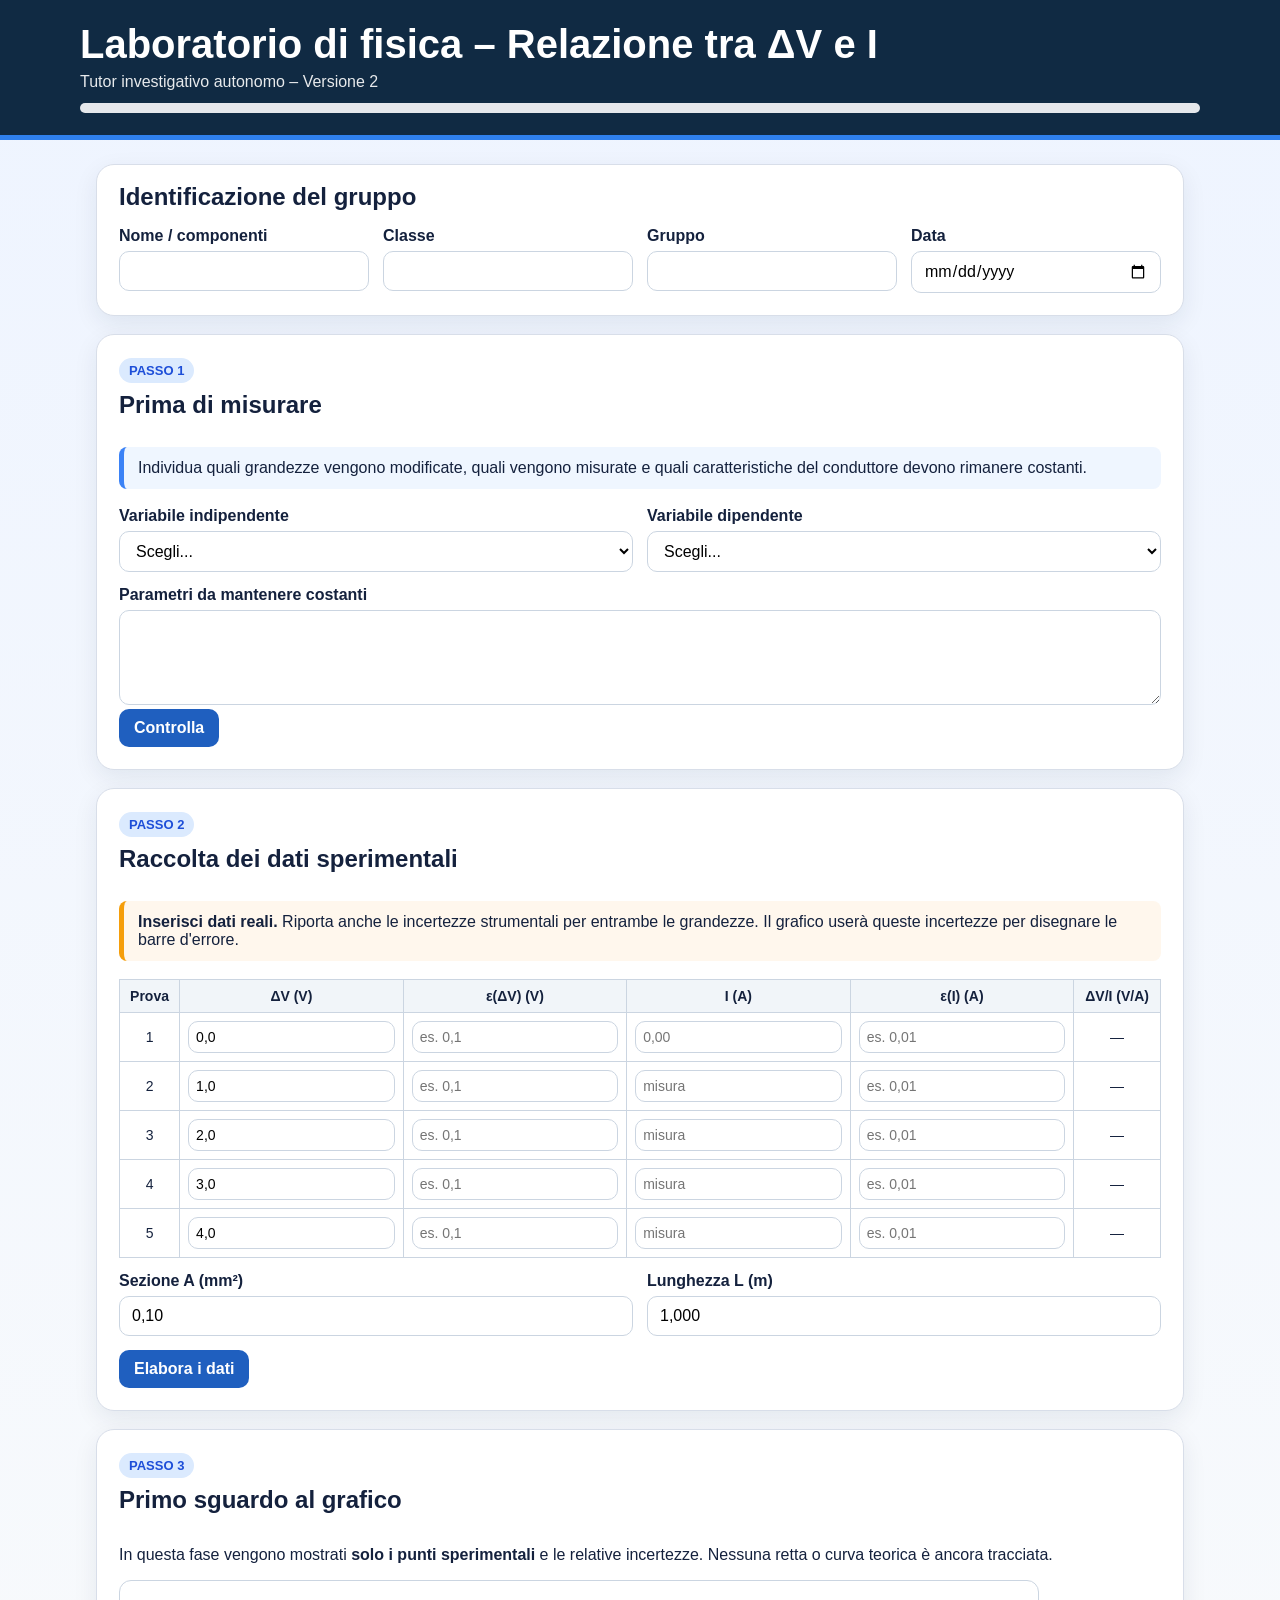
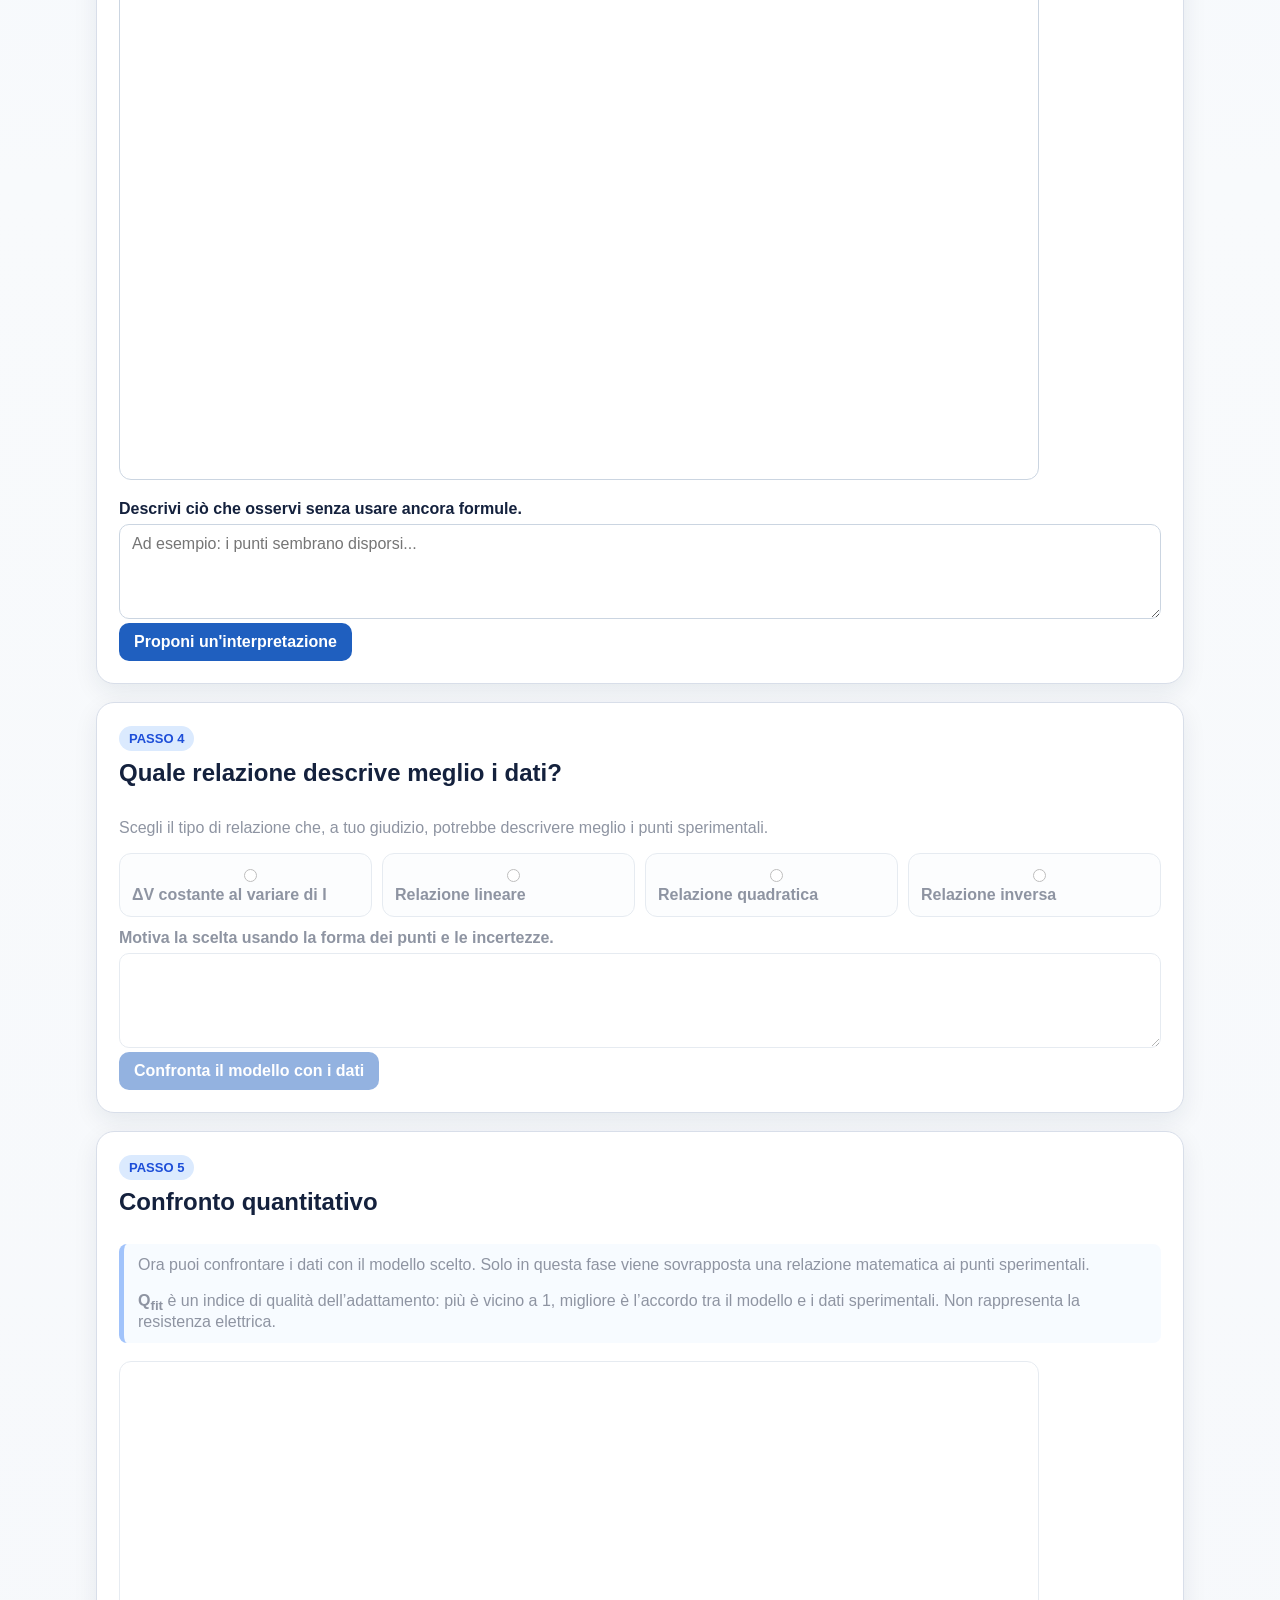
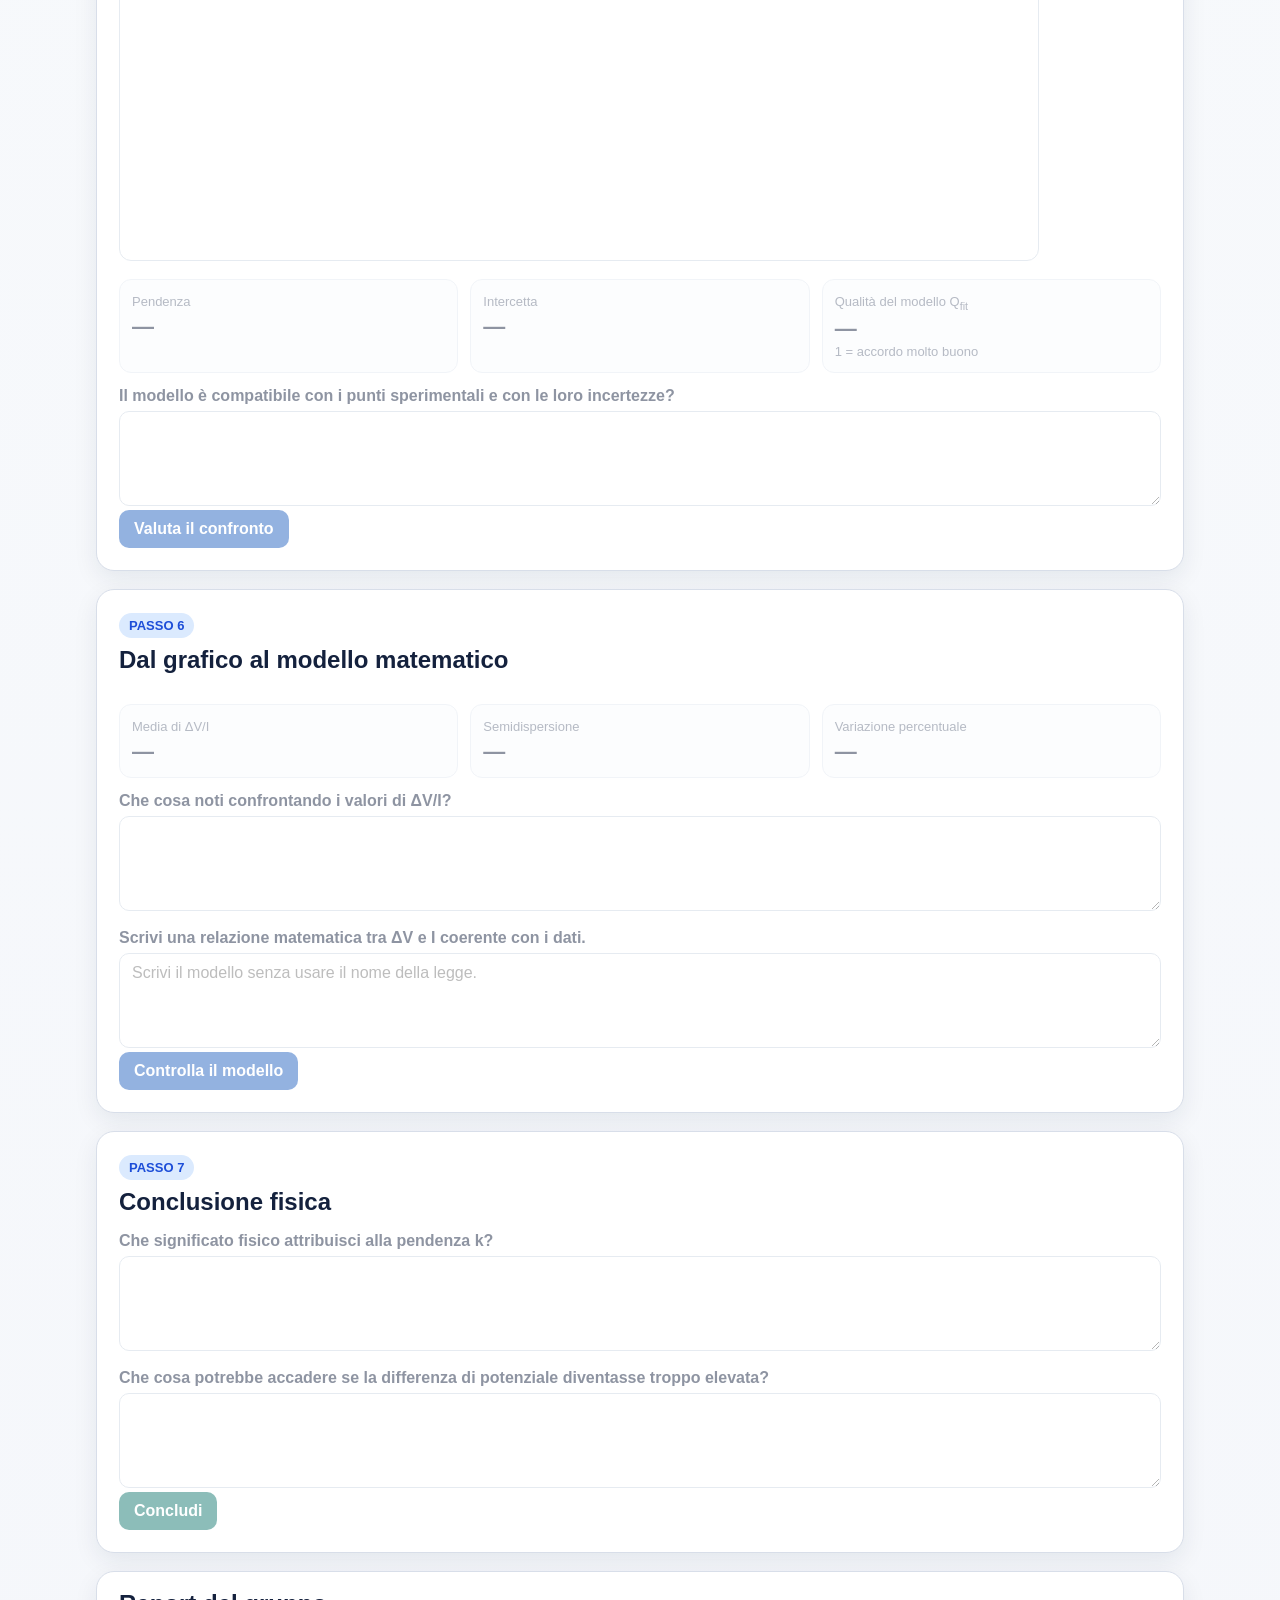
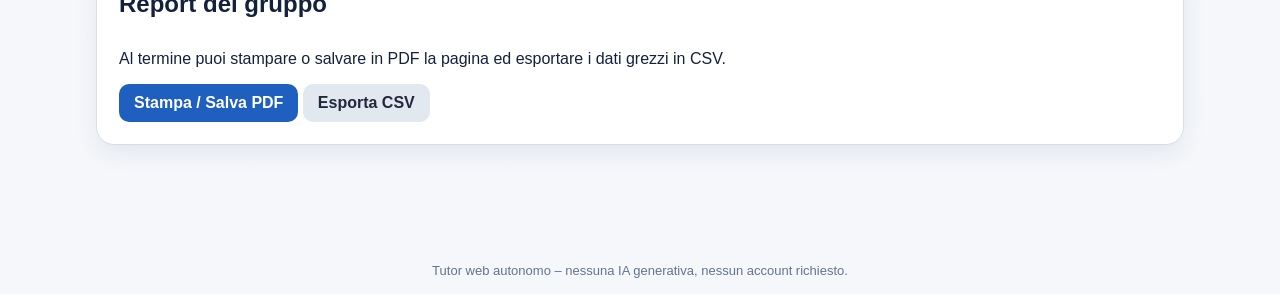
==== index.html @ 260bd031 "Rename Index.html to index.html" ====
<!DOCTYPE html>
<html lang="it">
<head>
<meta charset="UTF-8">
<meta name="viewport" content="width=device-width, initial-scale=1.0">
<title>Laboratorio – Relazione tra ΔV e I – Versione 2</title>
<style>
:root{
  --bg:#f5f7fb; --card:#fff; --ink:#14213d; --muted:#667085;
  --accent:#1d4ed8; --accent2:#0f766e; --warn:#b45309;
  --good:#15803d; --bad:#b91c1c; --line:#d8dee9;
}
*{box-sizing:border-box}
body{margin:0;font-family:Arial,Helvetica,sans-serif;color:var(--ink);
background:linear-gradient(180deg,#eef4ff,#f8fafc 35%,#f5f7fb)}
header{background:#102a43;color:white;padding:22px 18px;border-bottom:5px solid #2f80ed}
header .wrap{max-width:1120px;margin:auto}
h1{margin:0 0 6px;font-size:clamp(26px,4vw,40px)}
.subtitle{opacity:.9}
main{max-width:1120px;margin:24px auto;padding:0 16px 60px}
.card{background:var(--card);border:1px solid var(--line);border-radius:18px;
box-shadow:0 8px 24px rgba(16,42,67,.08);margin:18px 0;overflow:hidden}
.card h2{margin:0;padding:18px 22px 8px;font-size:24px}
.body{padding:8px 22px 22px}
.step-badge{display:inline-block;background:#dbeafe;color:#1d4ed8;border-radius:999px;
padding:5px 10px;font-size:13px;font-weight:bold;margin-bottom:8px}
.grid{display:grid;grid-template-columns:repeat(auto-fit,minmax(220px,1fr));gap:14px}
label{font-weight:700;display:block;margin-bottom:6px}
input,textarea,select,button{font:inherit}
input,textarea,select{width:100%;border:1px solid #cbd5e1;border-radius:10px;padding:10px 12px;background:#fff}
textarea{min-height:95px;resize:vertical}
button{border:none;border-radius:10px;padding:10px 15px;cursor:pointer;font-weight:700}
.primary{background:#1f5fbf;color:white}.secondary{background:#e2e8f0;color:#1e293b}
.goodbtn{background:#0f766e;color:white}
button:hover{filter:brightness(.97)}
.note,.warning{padding:12px 14px;border-radius:8px;margin:12px 0 18px}
.note{background:#eff6ff;border-left:5px solid #3b82f6}
.warning{background:#fff7ed;border-left:5px solid #f59e0b}
.feedback{margin-top:10px;padding:10px 12px;border-radius:9px;display:none}
.feedback.show{display:block}.feedback.good{background:#ecfdf3;color:#166534;border:1px solid #bbf7d0}
.feedback.warn{background:#fff7ed;color:#9a3412;border:1px solid #fed7aa}
.feedback.bad{background:#fef2f2;color:#991b1b;border:1px solid #fecaca}
table{width:100%;border-collapse:collapse;margin-top:12px;font-size:14px}
th,td{border:1px solid #cbd5e1;padding:8px;text-align:center} th{background:#f1f5f9}
td input{min-width:78px;padding:7px}
canvas{width:100%;max-width:920px;height:500px;border:1px solid #cbd5e1;border-radius:12px;background:white}
.small{font-size:13px;color:var(--muted)}
.kpi{display:grid;grid-template-columns:repeat(auto-fit,minmax(180px,1fr));gap:12px;margin:14px 0}
.kpi div{background:#f8fafc;border:1px solid #e2e8f0;border-radius:12px;padding:12px}
.kpi strong{display:block;font-size:22px;margin-top:4px}
.locked{opacity:.48;pointer-events:none;user-select:none}
.hidden{display:none}
.progress{height:10px;background:#e5e7eb;border-radius:999px;overflow:hidden;margin-top:12px}
.progress span{display:block;height:100%;width:0;background:#2563eb;transition:width .25s}
.choice-grid{display:grid;grid-template-columns:repeat(auto-fit,minmax(180px,1fr));gap:10px;margin:12px 0}
.choice{border:1px solid #cbd5e1;border-radius:12px;padding:12px;background:#f8fafc}
.choice label{font-weight:600;margin:0}
.modelbox{margin-top:14px;padding:14px;border:1px dashed #94a3b8;border-radius:12px;background:#f8fafc}
footer{text-align:center;color:#64748b;font-size:13px;padding:16px}
@media print{body{background:#fff}.no-print{display:none!important}.card{box-shadow:none;break-inside:avoid}}
</style>
</head>
<body>
<header>
  <div class="wrap">
    <h1>Laboratorio di fisica – Relazione tra ΔV e I</h1>
    <div class="subtitle">Tutor investigativo autonomo – Versione 2</div>
    <div class="progress"><span id="progressBar"></span></div>
  </div>
</header>

<main>
<section class="card">
  <h2>Identificazione del gruppo</h2>
  <div class="body grid">
    <div><label>Nome / componenti</label><input id="student"></div>
    <div><label>Classe</label><input id="classe"></div>
    <div><label>Gruppo</label><input id="gruppo"></div>
    <div><label>Data</label><input id="data" type="date"></div>
  </div>
</section>

<section class="card">
  <h2><span class="step-badge">PASSO 1</span><br>Prima di misurare</h2>
  <div class="body">
    <div class="note">Individua quali grandezze vengono modificate, quali vengono misurate e quali caratteristiche del conduttore devono rimanere costanti.</div>
    <div class="grid">
      <div>
        <label>Variabile indipendente</label>
        <select id="indep">
          <option value="">Scegli...</option>
          <option>Intensità di corrente I</option>
          <option>Differenza di potenziale ΔV</option>
          <option>Resistenza R</option>
          <option>Temperatura</option>
        </select>
      </div>
      <div>
        <label>Variabile dipendente</label>
        <select id="dep">
          <option value="">Scegli...</option>
          <option>Intensità di corrente I</option>
          <option>Differenza di potenziale ΔV</option>
          <option>Resistenza R</option>
          <option>Temperatura</option>
        </select>
      </div>
    </div>
    <div style="margin-top:14px"><label>Parametri da mantenere costanti</label><textarea id="const"></textarea></div>
    <button class="primary" onclick="checkStep1()">Controlla</button>
    <div id="fb1" class="feedback"></div>
  </div>
</section>

<section class="card">
  <h2><span class="step-badge">PASSO 2</span><br>Raccolta dei dati sperimentali</h2>
  <div class="body">
    <div class="warning"><strong>Inserisci dati reali.</strong> Riporta anche le incertezze strumentali per entrambe le grandezze. Il grafico userà queste incertezze per disegnare le barre d'errore.</div>
    <table>
      <thead><tr><th>Prova</th><th>ΔV (V)</th><th>ε(ΔV) (V)</th><th>I (A)</th><th>ε(I) (A)</th><th>ΔV/I (V/A)</th></tr></thead>
      <tbody id="dataRows"></tbody>
    </table>
    <div class="grid" style="margin-top:14px">
      <div><label>Sezione A (mm²)</label><input id="area" value="0,10"></div>
      <div><label>Lunghezza L (m)</label><input id="length" value="1,000"></div>
    </div>
    <div style="margin-top:14px"><button class="primary" onclick="analyzeData()">Elabora i dati</button></div>
    <div id="fb2" class="feedback"></div>
  </div>
</section>

<section class="card">
  <h2><span class="step-badge">PASSO 3</span><br>Primo sguardo al grafico</h2>
  <div class="body">
    <p>In questa fase vengono mostrati <strong>solo i punti sperimentali</strong> e le relative incertezze. Nessuna retta o curva teorica è ancora tracciata.</p>
    <canvas id="graph" width="920" height="500"></canvas>
    <label style="margin-top:16px">Descrivi ciò che osservi senza usare ancora formule.</label>
    <textarea id="rawGraphObs" placeholder="Ad esempio: i punti sembrano disporsi..."></textarea>
    <button class="primary" onclick="unlockModels()">Proponi un'interpretazione</button>
    <div id="fb3" class="feedback"></div>
  </div>
</section>

<section class="card" id="modelChoiceCard">
  <h2><span class="step-badge">PASSO 4</span><br>Quale relazione descrive meglio i dati?</h2>
  <div class="body">
    <div id="modelChoiceArea" class="locked">
      <p>Scegli il tipo di relazione che, a tuo giudizio, potrebbe descrivere meglio i punti sperimentali.</p>
      <div class="choice-grid">
        <div class="choice"><label><input type="radio" name="model" value="constant"> ΔV costante al variare di I</label></div>
        <div class="choice"><label><input type="radio" name="model" value="linear"> Relazione lineare</label></div>
        <div class="choice"><label><input type="radio" name="model" value="quadratic"> Relazione quadratica</label></div>
        <div class="choice"><label><input type="radio" name="model" value="inverse"> Relazione inversa</label></div>
      </div>
      <label>Motiva la scelta usando la forma dei punti e le incertezze.</label>
      <textarea id="modelReason"></textarea>
      <button class="primary" onclick="testChosenModel()">Confronta il modello con i dati</button>
      <div id="fb4" class="feedback"></div>
    </div>
  </div>
</section>

<section class="card">
  <h2><span class="step-badge">PASSO 5</span><br>Confronto quantitativo</h2>
  <div class="body">
    <div id="fitArea" class="locked">
      <div class="note">Ora puoi confrontare i dati con il modello scelto. Solo in questa fase viene sovrapposta una relazione matematica ai punti sperimentali.<br><br>
<strong>Q<sub>fit</sub></strong> è un indice di qualità dell’adattamento: più è vicino a 1, migliore è l’accordo tra il modello e i dati sperimentali. Non rappresenta la resistenza elettrica.</div>
      <canvas id="fitGraph" width="920" height="500"></canvas>
      <div class="kpi">
        <div><span class="small">Pendenza</span><strong id="slope">—</strong></div>
        <div><span class="small">Intercetta</span><strong id="intercept">—</strong></div>
        <div><span class="small">Qualità del modello Q<sub>fit</sub></span><strong id="r2">—</strong><span class="small">1 = accordo molto buono</span></div>
      </div>
      <label>Il modello è compatibile con i punti sperimentali e con le loro incertezze?</label>
      <textarea id="fitComment"></textarea>
      <button class="primary" onclick="checkFitComment()">Valuta il confronto</button>
      <div id="fb5" class="feedback"></div>
    </div>
  </div>
</section>

<section class="card">
  <h2><span class="step-badge">PASSO 6</span><br>Dal grafico al modello matematico</h2>
  <div class="body">
    <div id="mathArea" class="locked">
      <div class="kpi">
        <div><span class="small">Media di ΔV/I</span><strong id="meanK">—</strong></div>
        <div><span class="small">Semidispersione</span><strong id="halfRange">—</strong></div>
        <div><span class="small">Variazione percentuale</span><strong id="spreadPct">—</strong></div>
      </div>
      <label>Che cosa noti confrontando i valori di ΔV/I?</label>
      <textarea id="ratioObs"></textarea>
      <label style="margin-top:14px">Scrivi una relazione matematica tra ΔV e I coerente con i dati.</label>
      <textarea id="modelEquation" placeholder="Scrivi il modello senza usare il nome della legge."></textarea>
      <button class="primary" onclick="checkEquation()">Controlla il modello</button>
      <div id="fb6" class="feedback"></div>
    </div>
  </div>
</section>

<section class="card">
  <h2><span class="step-badge">PASSO 7</span><br>Conclusione fisica</h2>
  <div class="body">
    <div id="finalArea" class="locked">
      <label>Che significato fisico attribuisci alla pendenza k?</label>
      <textarea id="meaning"></textarea>
      <label style="margin-top:14px">Che cosa potrebbe accadere se la differenza di potenziale diventasse troppo elevata?</label>
      <textarea id="highV"></textarea>
      <button class="goodbtn" onclick="finish()">Concludi</button>
      <div id="fb7" class="feedback"></div>
    </div>
  </div>
</section>

<section class="card">
  <h2>Report del gruppo</h2>
  <div class="body">
    <p>Al termine puoi stampare o salvare in PDF la pagina ed esportare i dati grezzi in CSV.</p>
    <button class="primary no-print" onclick="window.print()">Stampa / Salva PDF</button>
    <button class="secondary no-print" onclick="exportCSV()">Esporta CSV</button>
  </div>
</section>
</main>

<footer>Tutor web autonomo – nessuna IA generativa, nessun account richiesto.</footer>

<script>
const nominalV=[0,1,2,3,4];
let analysis={valid:false,pts:[],ks:[],mean:null,halfRange:null,spread:null,slope:null,intercept:null,r2:null};

function num(v){return parseFloat(String(v??"").replace(",","."))}
function fmt(x,d=3){return isFinite(x)?x.toFixed(d).replace(".",","):"—"}
function setFb(id,kind,text){const e=document.getElementById(id);e.className="feedback show "+kind;e.innerHTML=text}
function progress(p){document.getElementById("progressBar").style.width=p+"%"}

function createRows(){
  const tb=document.getElementById("dataRows");tb.innerHTML="";
  nominalV.forEach((v,i)=>{
    const tr=document.createElement("tr");
    tr.innerHTML=`<td>${i+1}</td>
    <td><input id="v${i}" value="${v.toFixed(1).replace(".",",")}"></td>
    <td><input id="ev${i}" placeholder="es. 0,1"></td>
    <td><input id="i${i}" placeholder="${i===0?"0,00":"misura"}"></td>
    <td><input id="ei${i}" placeholder="es. 0,01"></td>
    <td id="k${i}">—</td>`;
    tb.appendChild(tr);
  })
}
createRows();

function checkStep1(){
  const a=document.getElementById("indep").value,b=document.getElementById("dep").value,c=document.getElementById("const").value.toLowerCase();
  const count=["temper","material","lung","sezion"].filter(t=>c.includes(t)).length;
  if(a.includes("potenziale")&&b.includes("corrente")&&count>=2){
    setFb("fb1","good","Impostazione corretta. Durante la misura cerca di mantenere costanti le caratteristiche del conduttore e la temperatura.");progress(15)
  }else setFb("fb1","warn","Rivedi quali grandezze controlli direttamente e quali osservi come risposta. Pensa inoltre alle caratteristiche del filo che non devono cambiare.")
}

function analyzeData(){
  const pts=[],ks=[];
  for(let j=0;j<5;j++){
    const V=num(document.getElementById("v"+j).value),eV=num(document.getElementById("ev"+j).value);
    const I=num(document.getElementById("i"+j).value),eI=num(document.getElementById("ei"+j).value);
    if(isFinite(V)&&isFinite(I)&&isFinite(eV)&&isFinite(eI)) pts.push({V,eV,I,eI});
    if(isFinite(V)&&isFinite(I)&&Math.abs(I)>1e-12){const k=V/I;ks.push(k);document.getElementById("k"+j).textContent=fmt(k,2)}
    else document.getElementById("k"+j).textContent="—";
  }
  if(pts.length<4){setFb("fb2","bad","Servono almeno quattro coppie complete di dati, comprese le incertezze.");return}
  if(ks.length<3){setFb("fb2","bad","Servono almeno tre misure non nulle per analizzare il rapporto ΔV/I.");return}

  const mean=ks.reduce((a,b)=>a+b,0)/ks.length;
  const half=(Math.max(...ks)-Math.min(...ks))/2;
  const spread=100*half/Math.abs(mean);

  const xs=pts.map(p=>p.I),ys=pts.map(p=>p.V),n=pts.length;
  const mx=xs.reduce((a,b)=>a+b,0)/n,my=ys.reduce((a,b)=>a+b,0)/n;
  let sxx=0,sxy=0;
  for(let i=0;i<n;i++){sxx+=(xs[i]-mx)**2;sxy+=(xs[i]-mx)*(ys[i]-my)}
  const slope=sxy/sxx,intercept=my-slope*mx;
  const pred=xs.map(x=>slope*x+intercept);
  const ssres=ys.reduce((s,y,i)=>s+(y-pred[i])**2,0);
  const sst=ys.reduce((s,y)=>s+(y-my)**2,0);
  const r2=sst===0?1:1-ssres/sst;

  analysis={valid:true,pts,ks,mean,halfRange:half,spread,slope,intercept,r2};
  document.getElementById("meanK").textContent=fmt(mean,2)+" V/A";
  document.getElementById("halfRange").textContent="± "+fmt(half,2)+" V/A";
  document.getElementById("spreadPct").textContent=fmt(spread,1)+" %";
  document.getElementById("slope").textContent=fmt(slope,2)+" V/A";
  document.getElementById("intercept").textContent=fmt(intercept,3)+" V";
  document.getElementById("r2").textContent=fmt(r2,4);

  drawExperimentalOnly();
  document.getElementById("fitGraph").getContext("2d").clearRect(0,0,920,500);
  setFb("fb2","good","Dati acquisiti. Passa al grafico: per ora vedrai solo i punti sperimentali e le loro incertezze.");progress(30)
}

function axes(ctx,W,H,xmax,ymax){
  const p={l:75,r:25,t:25,b:65};
  ctx.clearRect(0,0,W,H);ctx.fillStyle="#fff";ctx.fillRect(0,0,W,H);
  ctx.strokeStyle="#e2e8f0";ctx.lineWidth=1;
  for(let g=0;g<=10;g++){
    const x=p.l+g*(W-p.l-p.r)/10,y=p.t+g*(H-p.t-p.b)/10;
    ctx.beginPath();ctx.moveTo(x,p.t);ctx.lineTo(x,H-p.b);ctx.stroke();
    ctx.beginPath();ctx.moveTo(p.l,y);ctx.lineTo(W-p.r,y);ctx.stroke();
  }
  ctx.strokeStyle="#1e293b";ctx.lineWidth=2;
  ctx.beginPath();ctx.moveTo(p.l,H-p.b);ctx.lineTo(W-p.r,H-p.b);ctx.stroke();
  ctx.beginPath();ctx.moveTo(p.l,H-p.b);ctx.lineTo(p.l,p.t);ctx.stroke();
  ctx.fillStyle="#334155";ctx.font="16px Arial";ctx.fillText("I (A)",W/2,H-20);
  ctx.save();ctx.translate(22,H/2);ctx.rotate(-Math.PI/2);ctx.fillText("ΔV (V)",0,0);ctx.restore();
  return {p,X:x=>p.l+x/xmax*(W-p.l-p.r),Y:y=>H-p.b-y/ymax*(H-p.t-p.b)}
}

function drawErrors(ctx,map,p){
  const x=map.X(p.I),y=map.Y(p.V);
  const xL=map.X(Math.max(0,p.I-p.eI)),xR=map.X(p.I+p.eI);
  const yT=map.Y(p.V+p.eV),yB=map.Y(Math.max(0,p.V-p.eV));
  ctx.strokeStyle="#475569";ctx.lineWidth=1.6;
  ctx.beginPath();ctx.moveTo(xL,y);ctx.lineTo(xR,y);ctx.moveTo(xL,y-5);ctx.lineTo(xL,y+5);ctx.moveTo(xR,y-5);ctx.lineTo(xR,y+5);ctx.stroke();
  ctx.beginPath();ctx.moveTo(x,yT);ctx.lineTo(x,yB);ctx.moveTo(x-5,yT);ctx.lineTo(x+5,yT);ctx.moveTo(x-5,yB);ctx.lineTo(x+5,yB);ctx.stroke();
  ctx.fillStyle="#2563eb";ctx.beginPath();ctx.arc(x,y,6,0,Math.PI*2);ctx.fill()
}

function drawExperimentalOnly(){
  if(!analysis.valid)return;
  const c=document.getElementById("graph"),ctx=c.getContext("2d"),W=c.width,H=c.height;
  const xmax=Math.max(...analysis.pts.map(p=>p.I+p.eI),0.01)*1.15;
  const ymax=Math.max(...analysis.pts.map(p=>p.V+p.eV),1)*1.15;
  const map=axes(ctx,W,H,xmax,ymax);
  analysis.pts.forEach(p=>drawErrors(ctx,map,p));
}

function unlockModels(){
  if(!analysis.valid){setFb("fb3","warn","Prima completa l'elaborazione dei dati.");return}
  const t=document.getElementById("rawGraphObs").value.trim();
  if(t.length<18){setFb("fb3","warn","Descrivi un po' meglio la disposizione dei punti e tieni conto delle barre d'errore.");return}
  document.getElementById("modelChoiceArea").classList.remove("locked");
  setFb("fb3","good","Bene. Ora formula un'ipotesi sul tipo di relazione senza conoscere ancora il risultato del fit.");progress(45)
}

function selectedModel(){
  const el=document.querySelector('input[name="model"]:checked');
  return el?el.value:null
}

function testChosenModel(){
  if(!analysis.valid)return;
  const m=selectedModel(),r=document.getElementById("modelReason").value.trim();
  if(!m){setFb("fb4","warn","Scegli prima un modello.");return}
  if(r.length<15){setFb("fb4","warn","Motiva la scelta facendo riferimento alla disposizione dei punti.");return}
  if(m==="linear"){
    setFb("fb4","good","La tua ipotesi è verificabile quantitativamente. Ora confrontiamola con i punti sperimentali.");
  }else{
    setFb("fb4","warn","Confrontiamo comunque la tua ipotesi con i dati. Osserva poi se un andamento lineare potrebbe descrivere meglio l'insieme dei punti.");
  }
  document.getElementById("fitArea").classList.remove("locked");
  drawFit();
  progress(60)
}

function drawFit(){
  const c=document.getElementById("fitGraph"),ctx=c.getContext("2d"),W=c.width,H=c.height;
  const xmax=Math.max(...analysis.pts.map(p=>p.I+p.eI),0.01)*1.15;
  const ymax=Math.max(...analysis.pts.map(p=>p.V+p.eV),1)*1.15;
  const map=axes(ctx,W,H,xmax,ymax);
  analysis.pts.forEach(p=>drawErrors(ctx,map,p));
  ctx.strokeStyle="#0f766e";ctx.lineWidth=3;
  const x1=0,x2=xmax;
  ctx.beginPath();ctx.moveTo(map.X(x1),map.Y(analysis.slope*x1+analysis.intercept));
  ctx.lineTo(map.X(x2),map.Y(analysis.slope*x2+analysis.intercept));ctx.stroke()
}

function checkFitComment(){
  const t=document.getElementById("fitComment").value.toLowerCase();
  if(t.length<15){setFb("fb5","warn","Commenta il grado di accordo tra la retta e i punti, considerando anche le barre d'errore.");return}
  document.getElementById("mathArea").classList.remove("locked");
  setFb("fb5","good","Ora puoi usare anche il rapporto ΔV/I per verificare se emerge una costante caratteristica.");progress(75)
}

function norm(s){return s.toLowerCase().replace(/\s+/g,"").replace(/·/g,"*").replace(/×/g,"*")}
function checkEquation(){
  const ratio=document.getElementById("ratioObs").value.toLowerCase();
  const eq=norm(document.getElementById("modelEquation").value);
  const ratioOK=["costant","simil","compatib","ugual"].some(k=>ratio.includes(k));
  const vars=(eq.includes("v")||eq.includes("δv"))&&eq.includes("i");
  const constOK=eq.includes("k")||eq.includes("r")||eq.includes("cost");
  const rel=eq.includes("=")||eq.includes("propor");
  if(ratioOK&&vars&&constOK&&rel){
    document.getElementById("finalArea").classList.remove("locked");
    setFb("fb6","good","Il modello è coerente sia con il grafico sia con il comportamento del rapporto ΔV/I.");progress(90)
  }else{
    setFb("fb6","warn","Collega i due indizi: il grafico è compatibile con una retta e il rapporto ΔV/I oscilla attorno a un valore comune. Scrivi una relazione matematica che contenga entrambe le grandezze e una costante.")
  }
}

function finish(){
  const a=document.getElementById("meaning").value.trim(),b=document.getElementById("highV").value.trim();
  if(a.length<15||b.length<15){setFb("fb7","warn","Completa entrambe le risposte con una breve motivazione fisica.");return}
  setFb("fb7","good","Esperienza completata. Hai ricavato il modello a partire dai dati sperimentali, senza assumerlo all'inizio.");progress(100)
}

function exportCSV(){
  let rows=[["Prova","DeltaV_V","ErroreV_V","I_A","ErroreI_A","DeltaV_div_I_V_A"]];
  for(let j=0;j<5;j++){
    const V=num(document.getElementById("v"+j).value),eV=num(document.getElementById("ev"+j).value);
    const I=num(document.getElementById("i"+j).value),eI=num(document.getElementById("ei"+j).value);
    const k=isFinite(V)&&isFinite(I)&&Math.abs(I)>1e-12?V/I:"";
    rows.push([j+1,V,isFinite(eV)?eV:"",I,isFinite(eI)?eI:"",k])
  }
  rows.push([],["Studenti",document.getElementById("student").value],["Classe",document.getElementById("classe").value],
  ["Gruppo",document.getElementById("gruppo").value],["Prima osservazione grafico",document.getElementById("rawGraphObs").value],
  ["Motivazione modello",document.getElementById("modelReason").value],["Commento fit",document.getElementById("fitComment").value],
  ["Osservazione rapporti",document.getElementById("ratioObs").value],["Modello matematico",document.getElementById("modelEquation").value],
  ["Significato pendenza",document.getElementById("meaning").value],["Tensione elevata",document.getElementById("highV").value]);
  const csv=rows.map(r=>r.map(v=>`"${String(v??"").replace(/"/g,'""')}"`).join(";")).join("\n");
  const blob=new Blob([csv],{type:"text/csv;charset=utf-8"}),url=URL.createObjectURL(blob),a=document.createElement("a");
  a.href=url;a.download="dati_ohm_v2.csv";a.click();URL.revokeObjectURL(url)
}
</script>
</body>
</html>
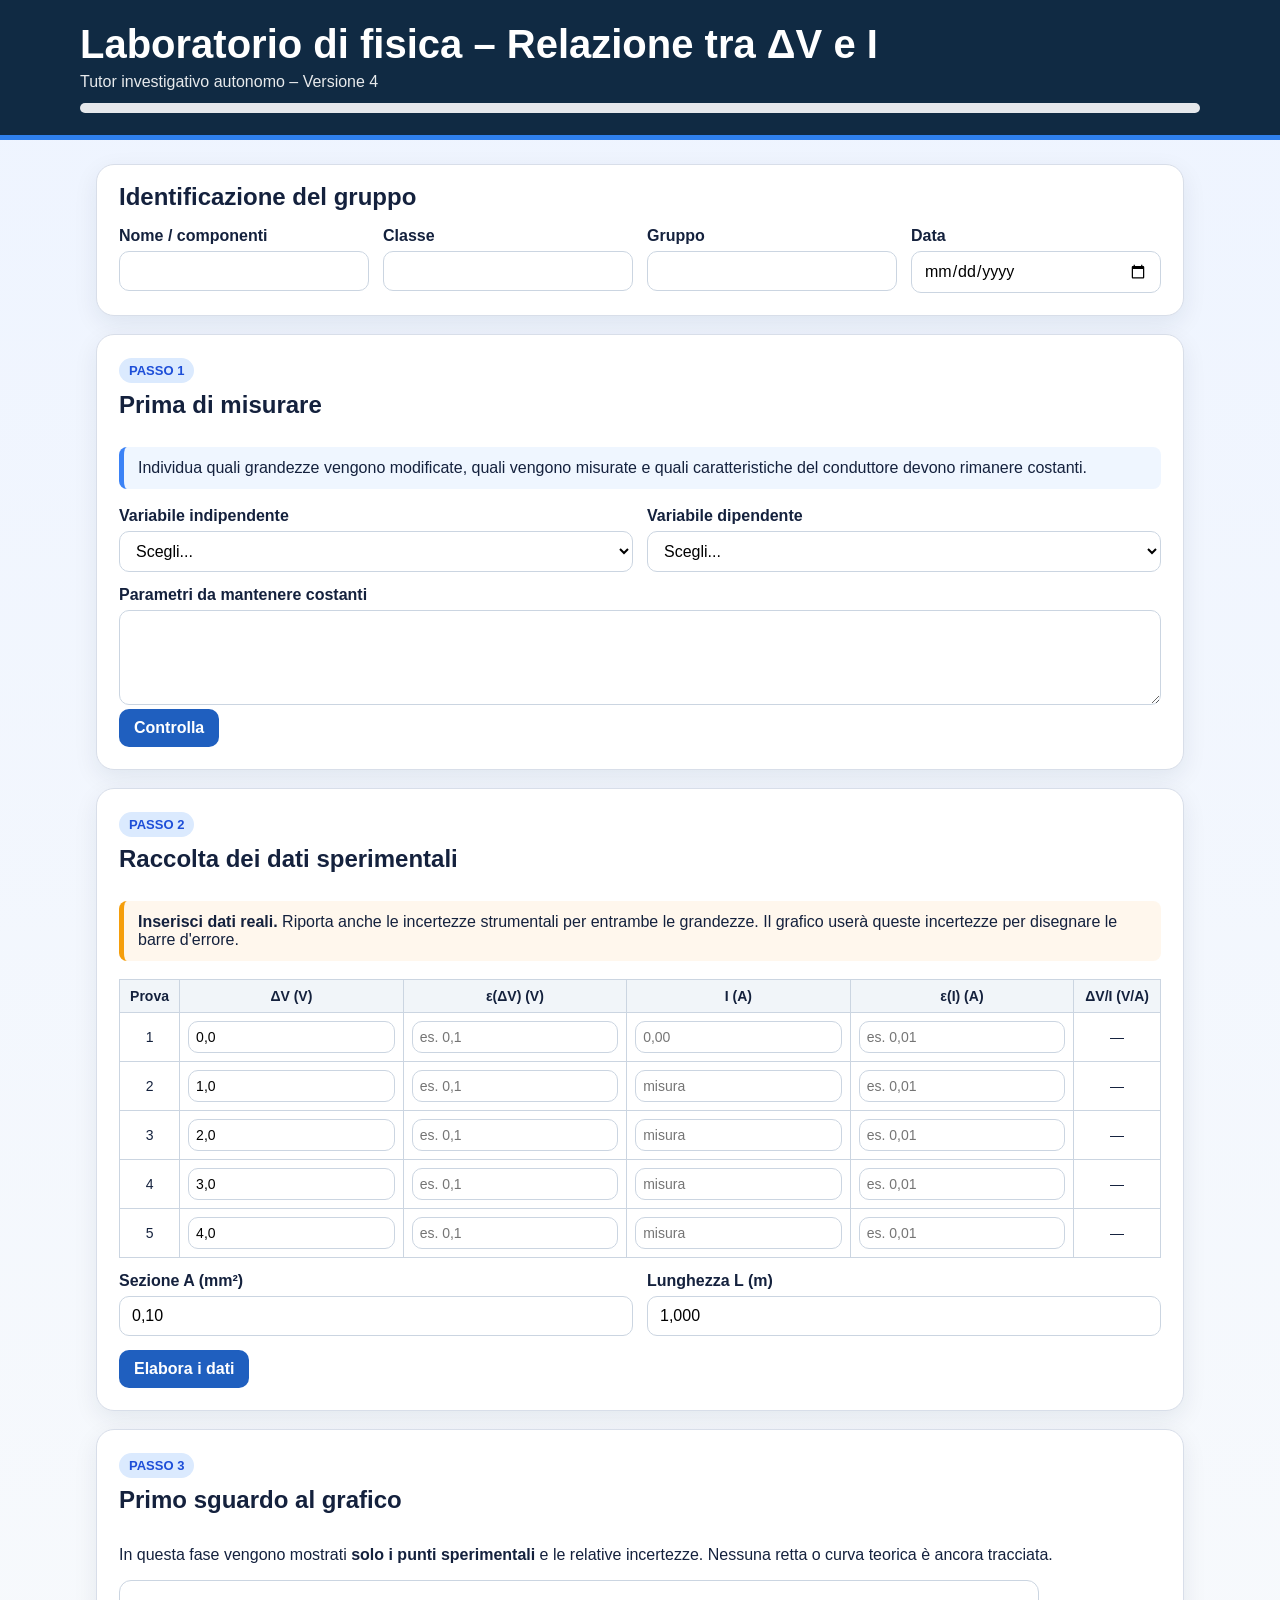
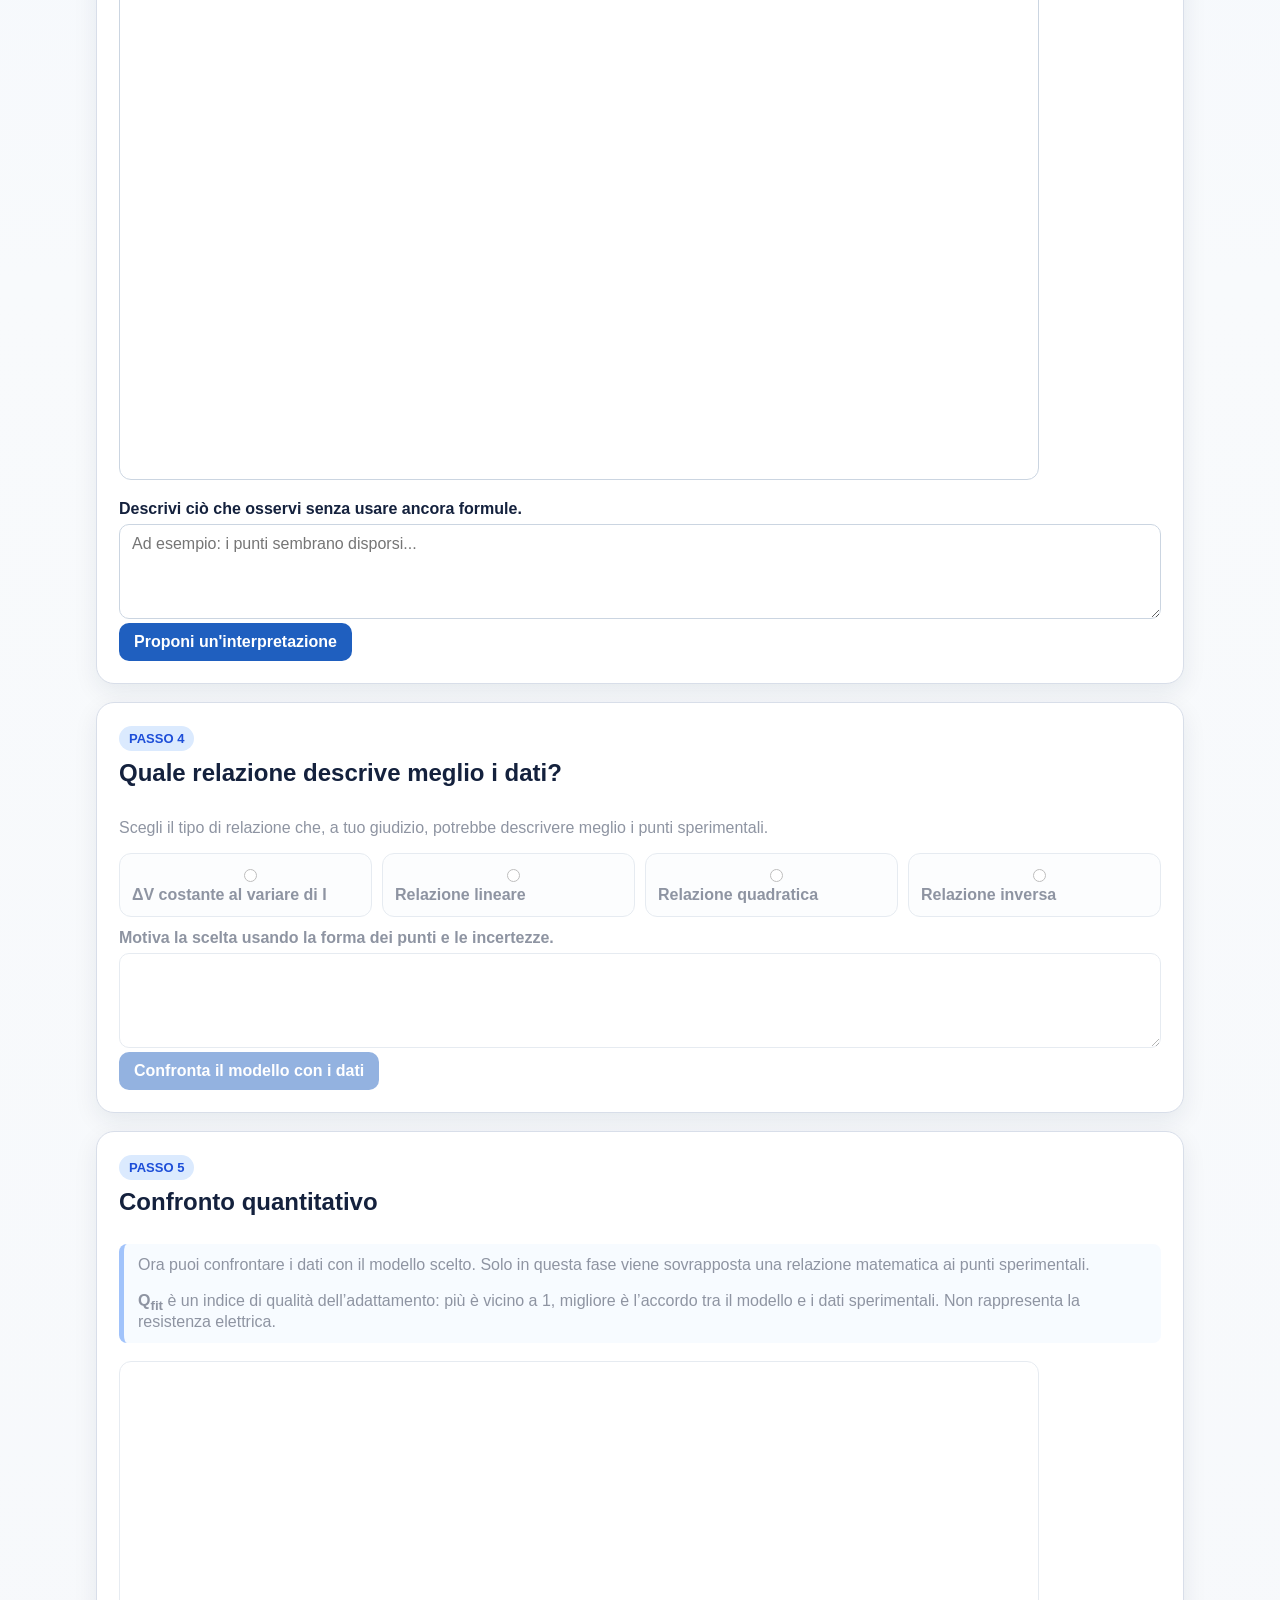
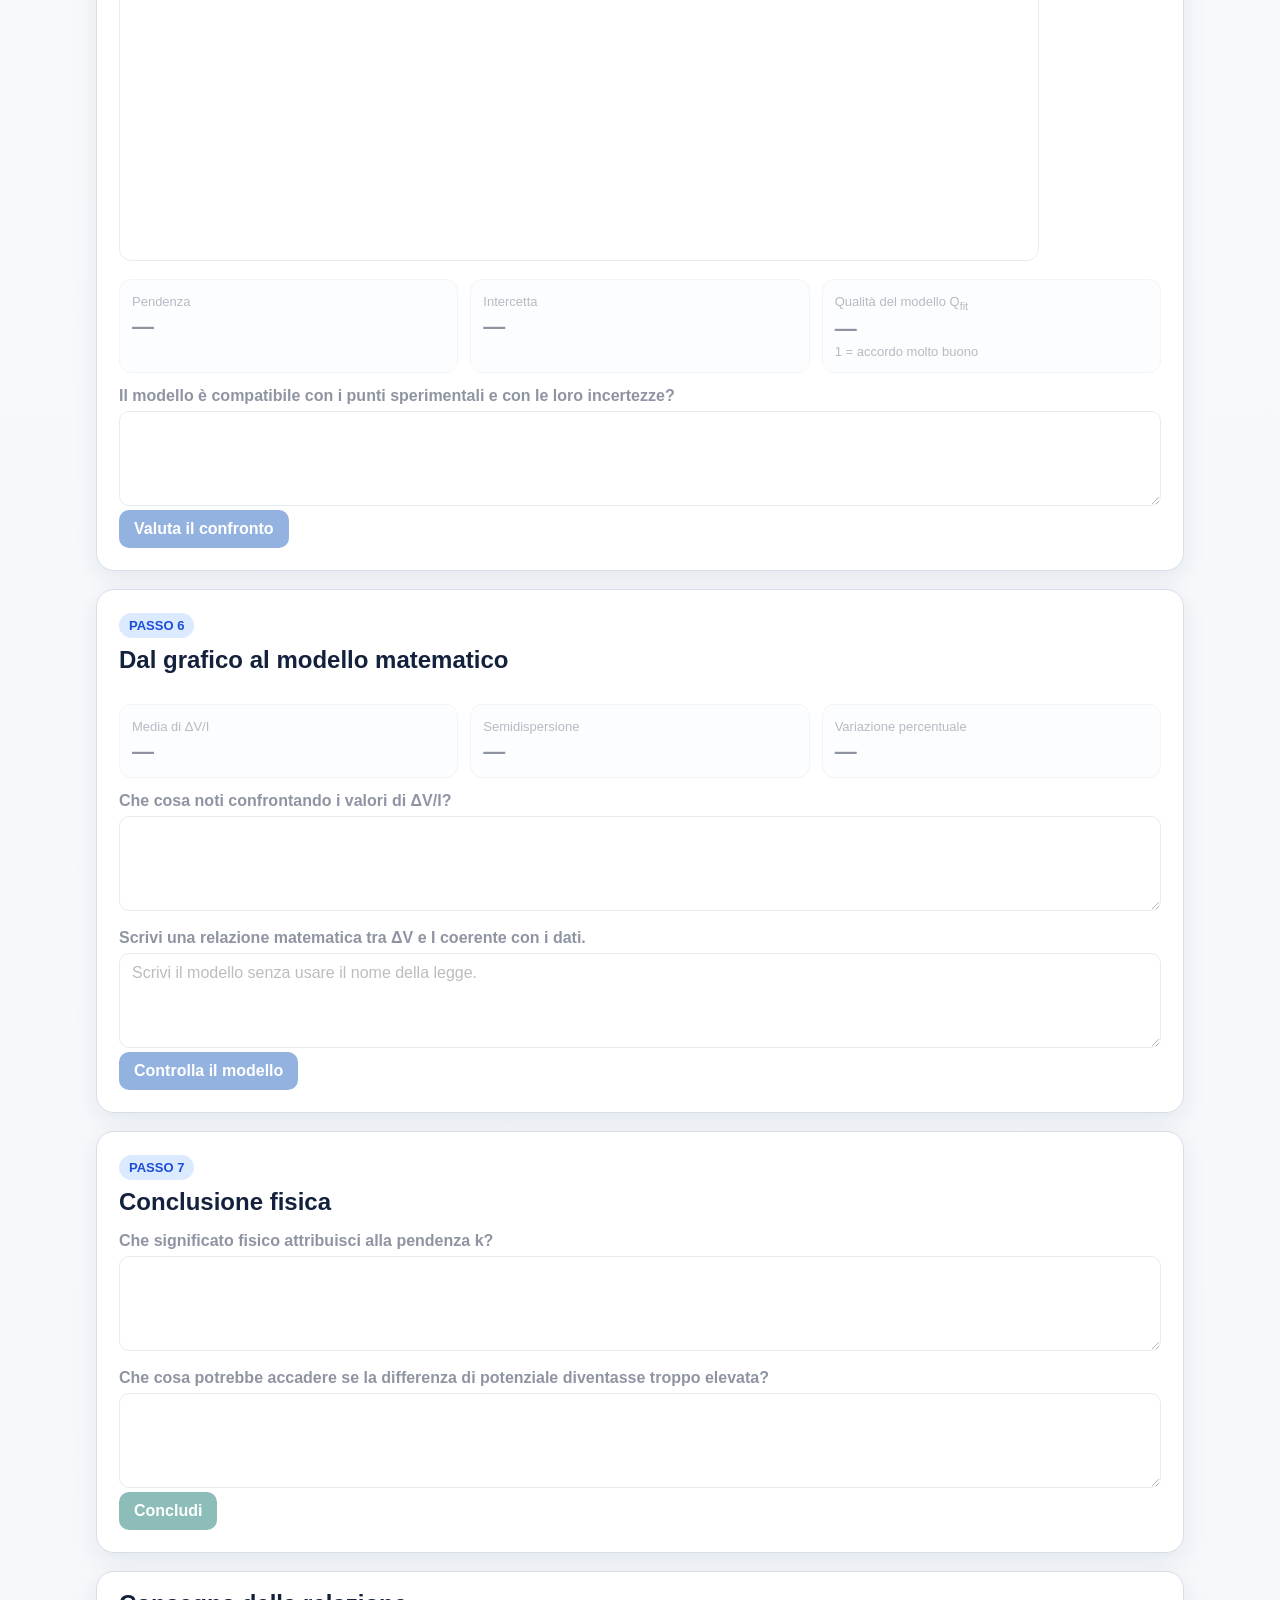
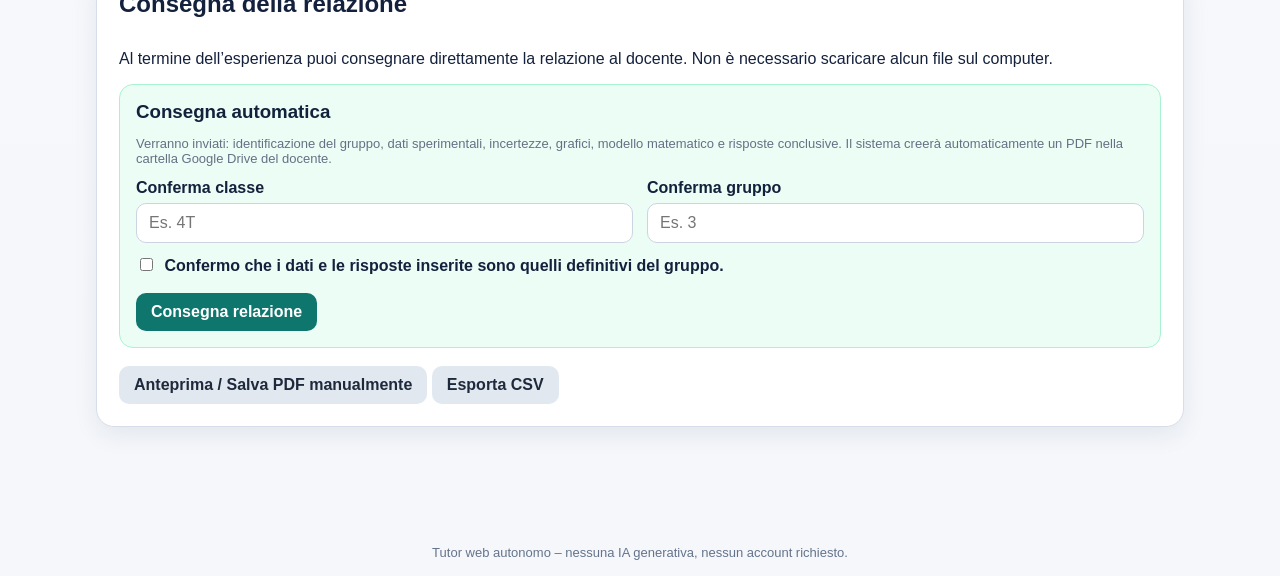
==== commit 951c850c: "Add files via upload" ====
--- a/index.html
+++ b/index.html
@@ -57,6 +57,13 @@
 .choice label{font-weight:600;margin:0}
 .modelbox{margin-top:14px;padding:14px;border:1px dashed #94a3b8;border-radius:12px;background:#f8fafc}
 footer{text-align:center;color:#64748b;font-size:13px;padding:16px}
+.delivery{background:#ecfdf5;border:1px solid #a7f3d0;border-radius:14px;padding:16px;margin-top:16px}
+.delivery h3{margin:0 0 8px}
+.delivery-status{margin-top:10px;padding:10px 12px;border-radius:9px;display:none}
+.delivery-status.show{display:block}
+.delivery-status.ok{background:#ecfdf3;color:#166534;border:1px solid #86efac}
+.delivery-status.err{background:#fef2f2;color:#991b1b;border:1px solid #fecaca}
+.delivery-status.wait{background:#eff6ff;color:#1d4ed8;border:1px solid #bfdbfe}
 @media print{body{background:#fff}.no-print{display:none!important}.card{box-shadow:none;break-inside:avoid}}
 </style>
 </head>
@@ -64,7 +71,7 @@
 <header>
   <div class="wrap">
     <h1>Laboratorio di fisica – Relazione tra ΔV e I</h1>
-    <div class="subtitle">Tutor investigativo autonomo – Versione 2</div>
+    <div class="subtitle">Tutor investigativo autonomo – Versione 4</div>
     <div class="progress"><span id="progressBar"></span></div>
   </div>
 </header>
@@ -214,11 +221,35 @@
 </section>
 
 <section class="card">
-  <h2>Report del gruppo</h2>
-  <div class="body">
-    <p>Al termine puoi stampare o salvare in PDF la pagina ed esportare i dati grezzi in CSV.</p>
-    <button class="primary no-print" onclick="window.print()">Stampa / Salva PDF</button>
-    <button class="secondary no-print" onclick="exportCSV()">Esporta CSV</button>
+  <h2>Consegna della relazione</h2>
+  <div class="body">
+    <p>Al termine dell’esperienza puoi consegnare direttamente la relazione al docente. Non è necessario scaricare alcun file sul computer.</p>
+
+    <div class="delivery">
+      <h3>Consegna automatica</h3>
+      <p class="small">Verranno inviati: identificazione del gruppo, dati sperimentali, incertezze, grafici, modello matematico e risposte conclusive. Il sistema creerà automaticamente un PDF nella cartella Google Drive del docente.</p>
+      <div class="grid">
+        <div>
+          <label>Conferma classe</label>
+          <input id="deliveryClass" placeholder="Es. 4T">
+        </div>
+        <div>
+          <label>Conferma gruppo</label>
+          <input id="deliveryGroup" placeholder="Es. 3">
+        </div>
+      </div>
+      <label style="margin-top:12px">
+        <input id="deliveryConfirm" type="checkbox" style="width:auto;margin-right:7px">
+        Confermo che i dati e le risposte inserite sono quelli definitivi del gruppo.
+      </label>
+      <button id="sendBtn" class="goodbtn no-print" onclick="submitReport()" style="margin-top:12px">Consegna relazione</button>
+      <div id="deliveryStatus" class="delivery-status"></div>
+    </div>
+
+    <div style="margin-top:18px">
+      <button class="secondary no-print" onclick="window.print()">Anteprima / Salva PDF manualmente</button>
+      <button class="secondary no-print" onclick="exportCSV()">Esporta CSV</button>
+    </div>
   </div>
 </section>
 </main>
@@ -226,6 +257,11 @@
 <footer>Tutor web autonomo – nessuna IA generativa, nessun account richiesto.</footer>
 
 <script>
+// === CONFIGURAZIONE DOCENTE ===
+// Incolla qui l'URL della Web App di Google Apps Script dopo la pubblicazione.
+const APPS_SCRIPT_URL = "https://script.google.com/macros/s/AKfycbyB1xfkaiwLpkJHBw1gncnw2hKDg_YTMaKZOY5dMzAoAiguBaO54qtWHNi26jdpWk-N/exec";
+
+// Valori della prova
 const nominalV=[0,1,2,3,4];
 let analysis={valid:false,pts:[],ks:[],mean:null,halfRange:null,spread:null,slope:null,intercept:null,r2:null};
 
@@ -248,6 +284,8 @@
   })
 }
 createRows();
+document.getElementById("classe").addEventListener("input",()=>{document.getElementById("deliveryClass").value=document.getElementById("classe").value});
+document.getElementById("gruppo").addEventListener("input",()=>{document.getElementById("deliveryGroup").value=document.getElementById("gruppo").value});
 
 function checkStep1(){
   const a=document.getElementById("indep").value,b=document.getElementById("dep").value,c=document.getElementById("const").value.toLowerCase();
@@ -401,6 +439,122 @@
   setFb("fb7","good","Esperienza completata. Hai ricavato il modello a partire dai dati sperimentali, senza assumerlo all'inizio.");progress(100)
 }
 
+
+function dataUrlToSafe(dataUrl){
+  return (typeof dataUrl==="string" && dataUrl.startsWith("data:image/")) ? dataUrl : "";
+}
+
+function getReportPayload(){
+  const rows=[];
+  for(let j=0;j<5;j++){
+    const V=num(document.getElementById("v"+j).value);
+    const eV=num(document.getElementById("ev"+j).value);
+    const I=num(document.getElementById("i"+j).value);
+    const eI=num(document.getElementById("ei"+j).value);
+    const k=(isFinite(V)&&isFinite(I)&&Math.abs(I)>1e-12)?V/I:null;
+    rows.push({
+      prova:j+1,
+      V:isFinite(V)?V:null,
+      eV:isFinite(eV)?eV:null,
+      I:isFinite(I)?I:null,
+      eI:isFinite(eI)?eI:null,
+      k:isFinite(k)?k:null
+    });
+  }
+
+  let expGraph="", fitGraph="";
+  try{ expGraph=dataUrlToSafe(document.getElementById("graph").toDataURL("image/png")); }catch(e){}
+  try{ fitGraph=dataUrlToSafe(document.getElementById("fitGraph").toDataURL("image/png")); }catch(e){}
+
+  return {
+    versione:"4",
+    timestamp:new Date().toISOString(),
+    studenti:document.getElementById("student").value.trim(),
+    classe:document.getElementById("classe").value.trim(),
+    gruppo:document.getElementById("gruppo").value.trim(),
+    data:document.getElementById("data").value,
+    area:document.getElementById("area").value.trim(),
+    lunghezza:document.getElementById("length").value.trim(),
+    variabileIndipendente:document.getElementById("indep").value,
+    variabileDipendente:document.getElementById("dep").value,
+    parametriCostanti:document.getElementById("const").value.trim(),
+    dati:rows,
+    primaOsservazioneGrafico:document.getElementById("rawGraphObs").value.trim(),
+    modelloScelto:selectedModel() || "",
+    motivazioneModello:document.getElementById("modelReason").value.trim(),
+    commentoFit:document.getElementById("fitComment").value.trim(),
+    mediaK:analysis.valid ? analysis.mean : null,
+    semidispersioneK:analysis.valid ? analysis.halfRange : null,
+    qFit:analysis.valid ? analysis.r2 : null,
+    pendenza:analysis.valid ? analysis.slope : null,
+    intercetta:analysis.valid ? analysis.intercept : null,
+    osservazioneRapporti:document.getElementById("ratioObs").value.trim(),
+    modelloMatematico:document.getElementById("modelEquation").value.trim(),
+    significatoPendenza:document.getElementById("meaning").value.trim(),
+    tensioneElevata:document.getElementById("highV").value.trim(),
+    graficoSperimentale:expGraph,
+    graficoFit:fitGraph
+  };
+}
+
+function setDeliveryStatus(kind,text){
+  const e=document.getElementById("deliveryStatus");
+  e.className="delivery-status show "+kind;
+  e.innerHTML=text;
+}
+
+async function submitReport(){
+  const btn=document.getElementById("sendBtn");
+  const conf=document.getElementById("deliveryConfirm").checked;
+  const c=document.getElementById("deliveryClass").value.trim();
+  const g=document.getElementById("deliveryGroup").value.trim();
+
+  if(APPS_SCRIPT_URL.includes("INCOLLA_QUI")){
+    setDeliveryStatus("err","La consegna automatica non è ancora configurata dal docente.");
+    return;
+  }
+  if(!analysis.valid){
+    setDeliveryStatus("err","Prima completa l’elaborazione dei dati sperimentali.");
+    return;
+  }
+  if(!conf){
+    setDeliveryStatus("err","Spunta la casella di conferma prima della consegna.");
+    return;
+  }
+  if(!c || !g){
+    setDeliveryStatus("err","Conferma classe e gruppo.");
+    return;
+  }
+  if(c !== document.getElementById("classe").value.trim() || g !== document.getElementById("gruppo").value.trim()){
+    setDeliveryStatus("err","Classe o gruppo non coincidono con i dati inseriti all’inizio.");
+    return;
+  }
+
+  const payload=getReportPayload();
+  if(!payload.studenti || !payload.classe || !payload.gruppo){
+    setDeliveryStatus("err","Compila nome/componenti, classe e gruppo prima della consegna.");
+    return;
+  }
+
+  btn.disabled=true;
+  setDeliveryStatus("wait","Invio della relazione in corso…");
+
+  try{
+    await fetch(APPS_SCRIPT_URL,{
+      method:"POST",
+      mode:"no-cors",
+      headers:{"Content-Type":"text/plain;charset=utf-8"},
+      body:JSON.stringify(payload)
+    });
+    setDeliveryStatus("ok","Relazione inviata. Il PDF verrà archiviato automaticamente nella cartella Drive del docente.");
+    btn.textContent="Relazione consegnata";
+  }catch(err){
+    btn.disabled=false;
+    setDeliveryStatus("err","Invio non riuscito. Verifica la connessione e riprova.");
+  }
+}
+
+
 function exportCSV(){
   let rows=[["Prova","DeltaV_V","ErroreV_V","I_A","ErroreI_A","DeltaV_div_I_V_A"]];
   for(let j=0;j<5;j++){
@@ -420,4 +574,4 @@
 }
 </script>
 </body>
-</html>
+</html>
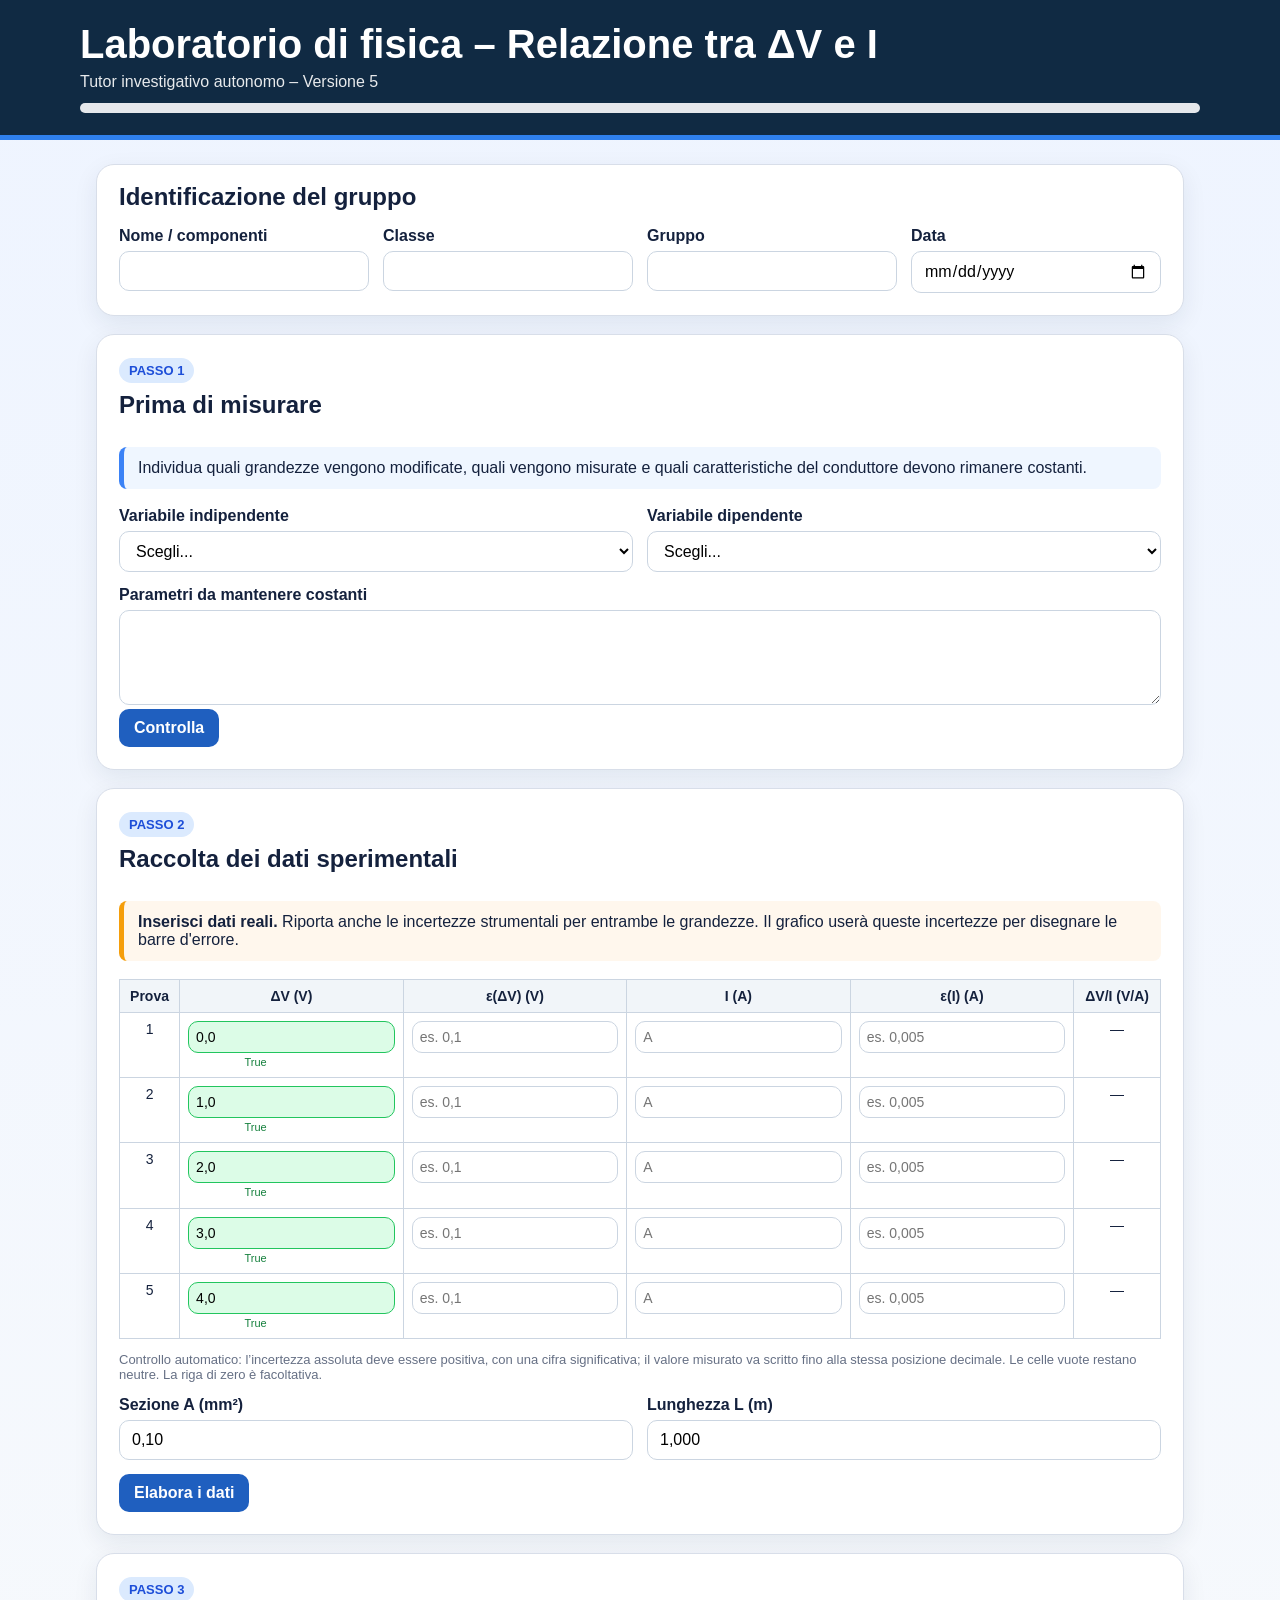
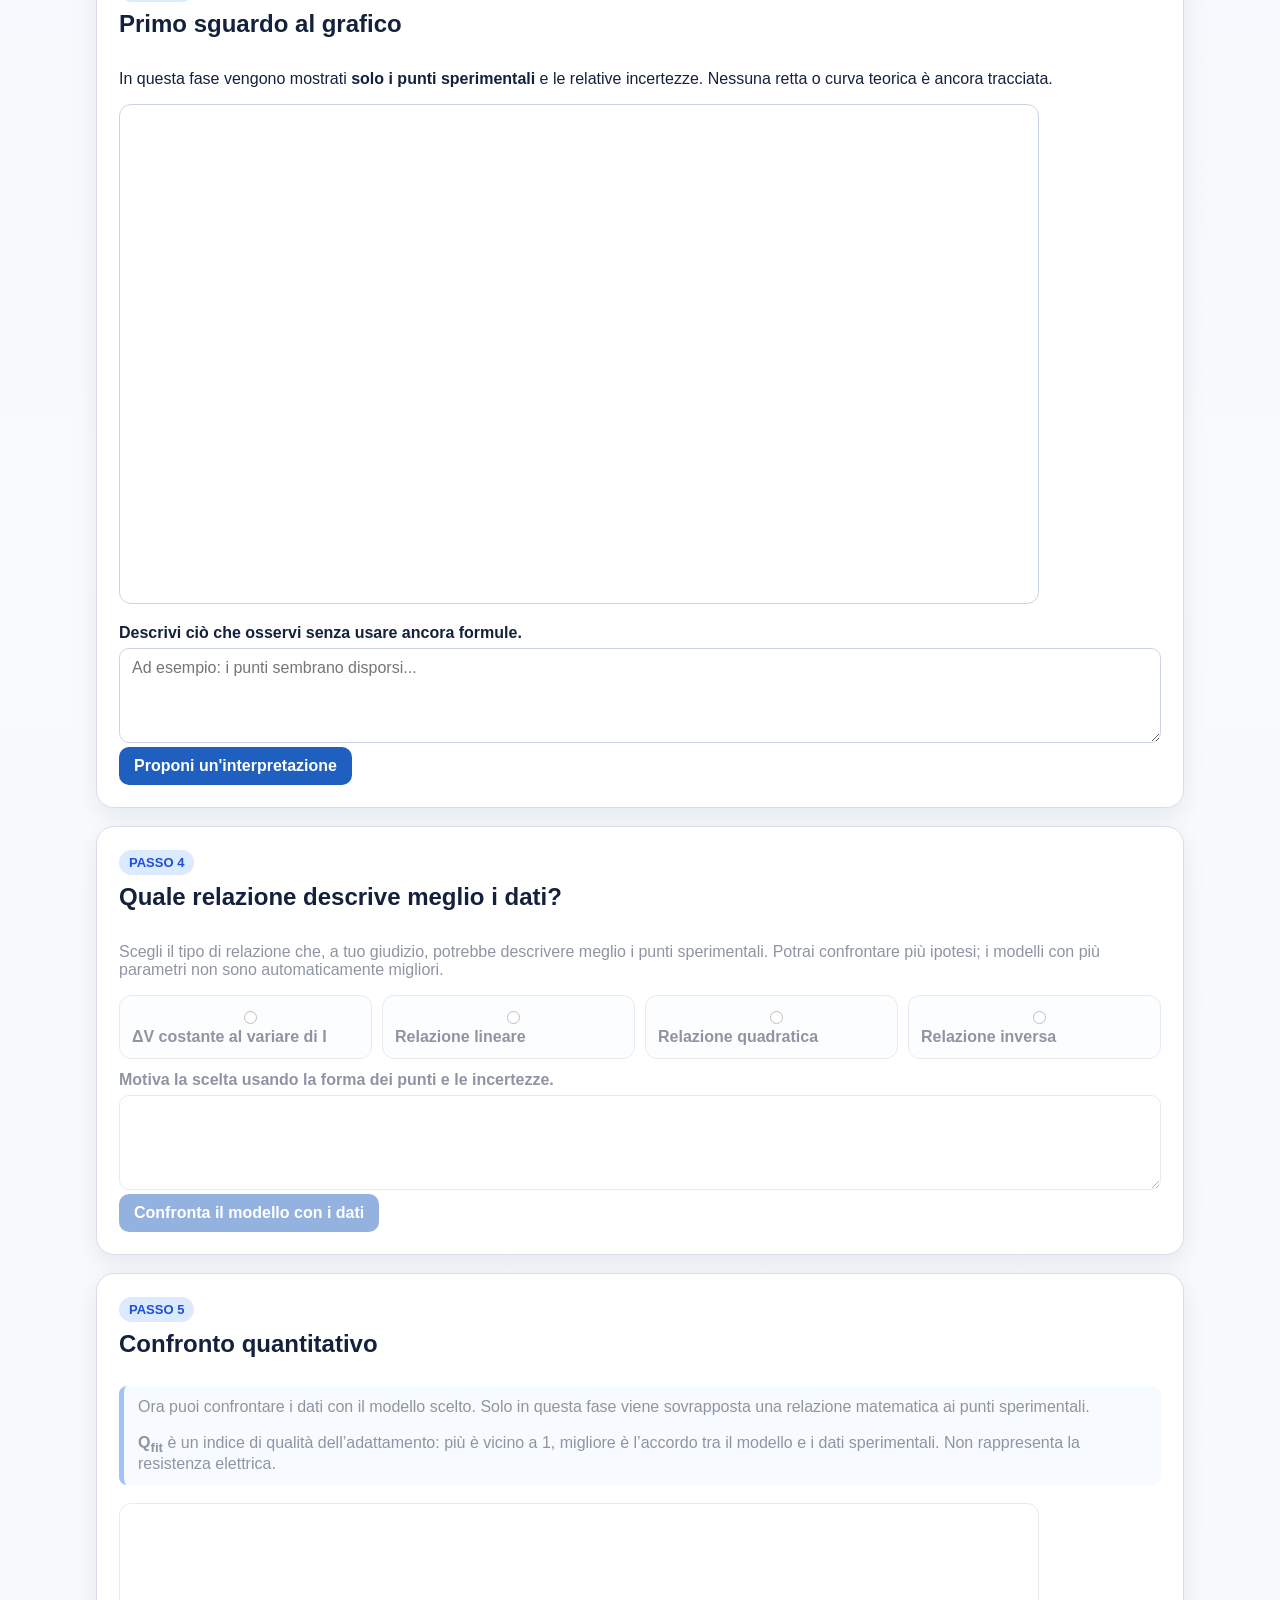
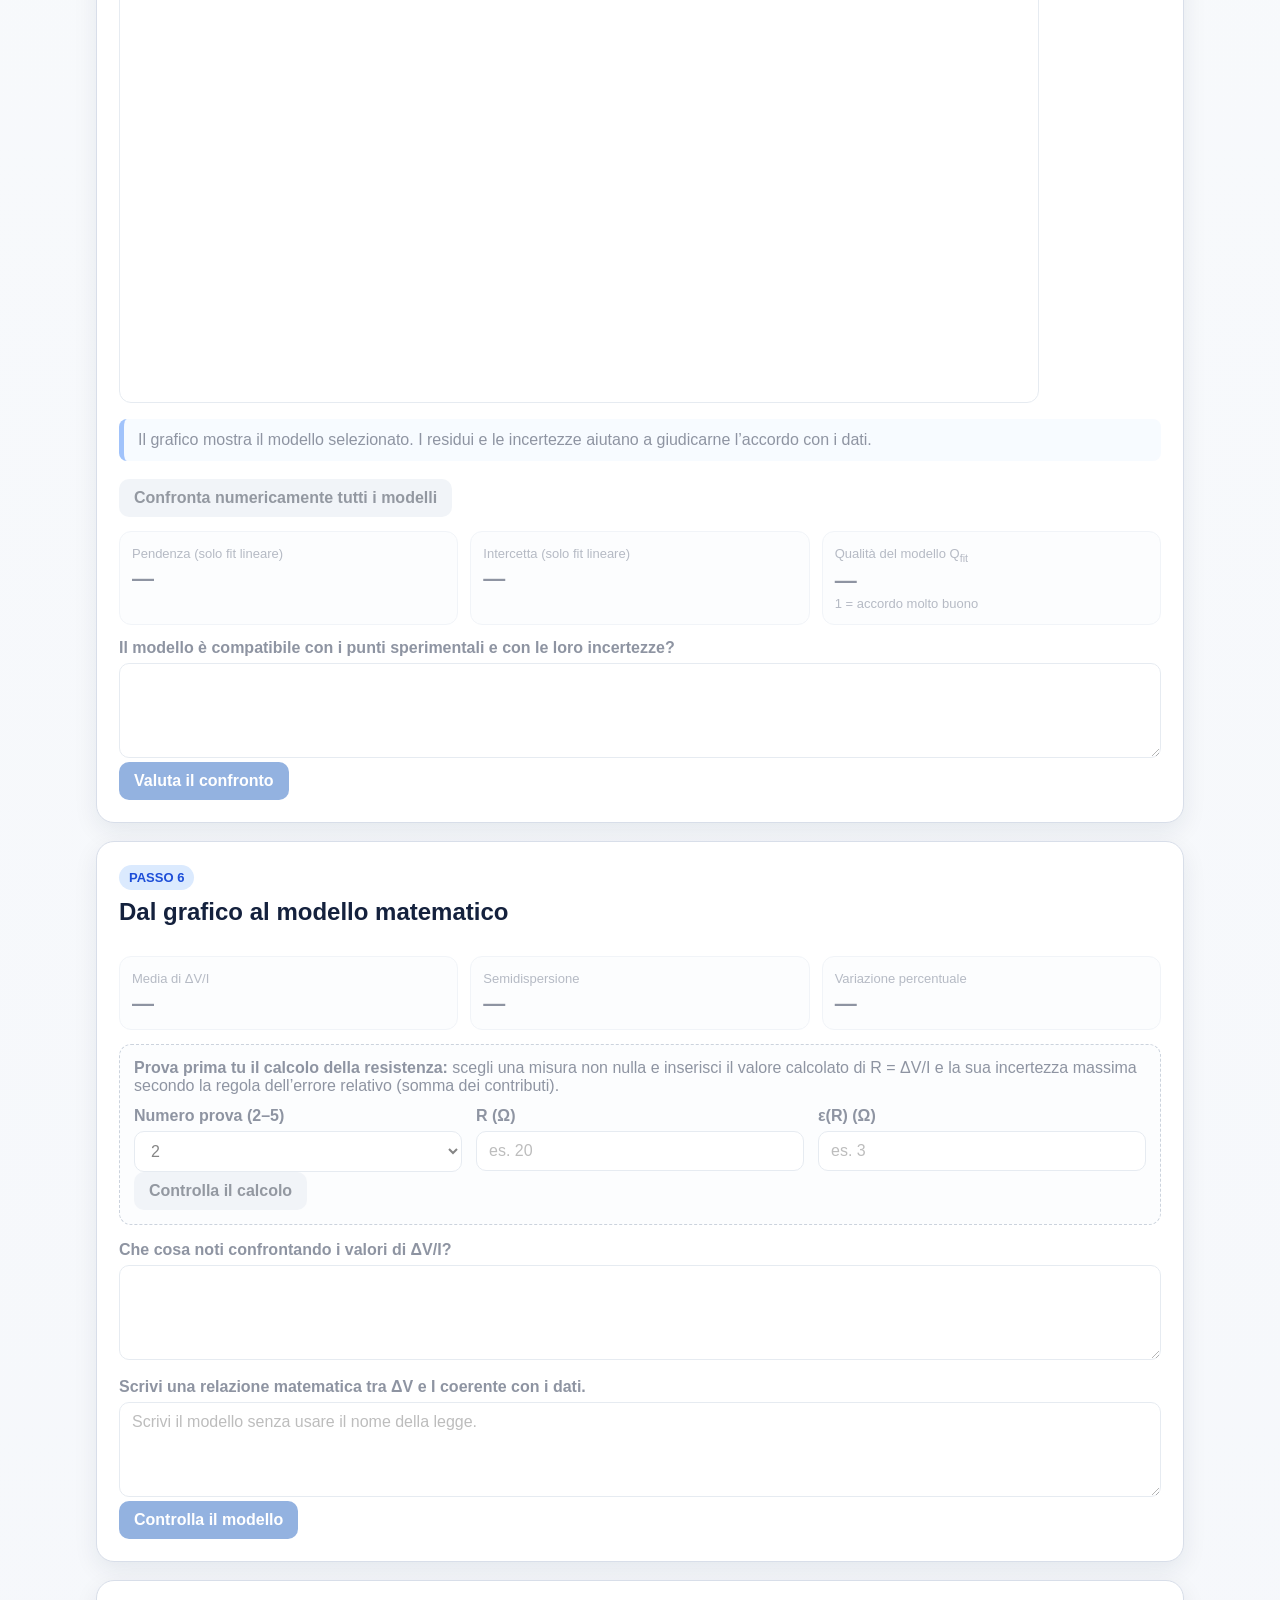
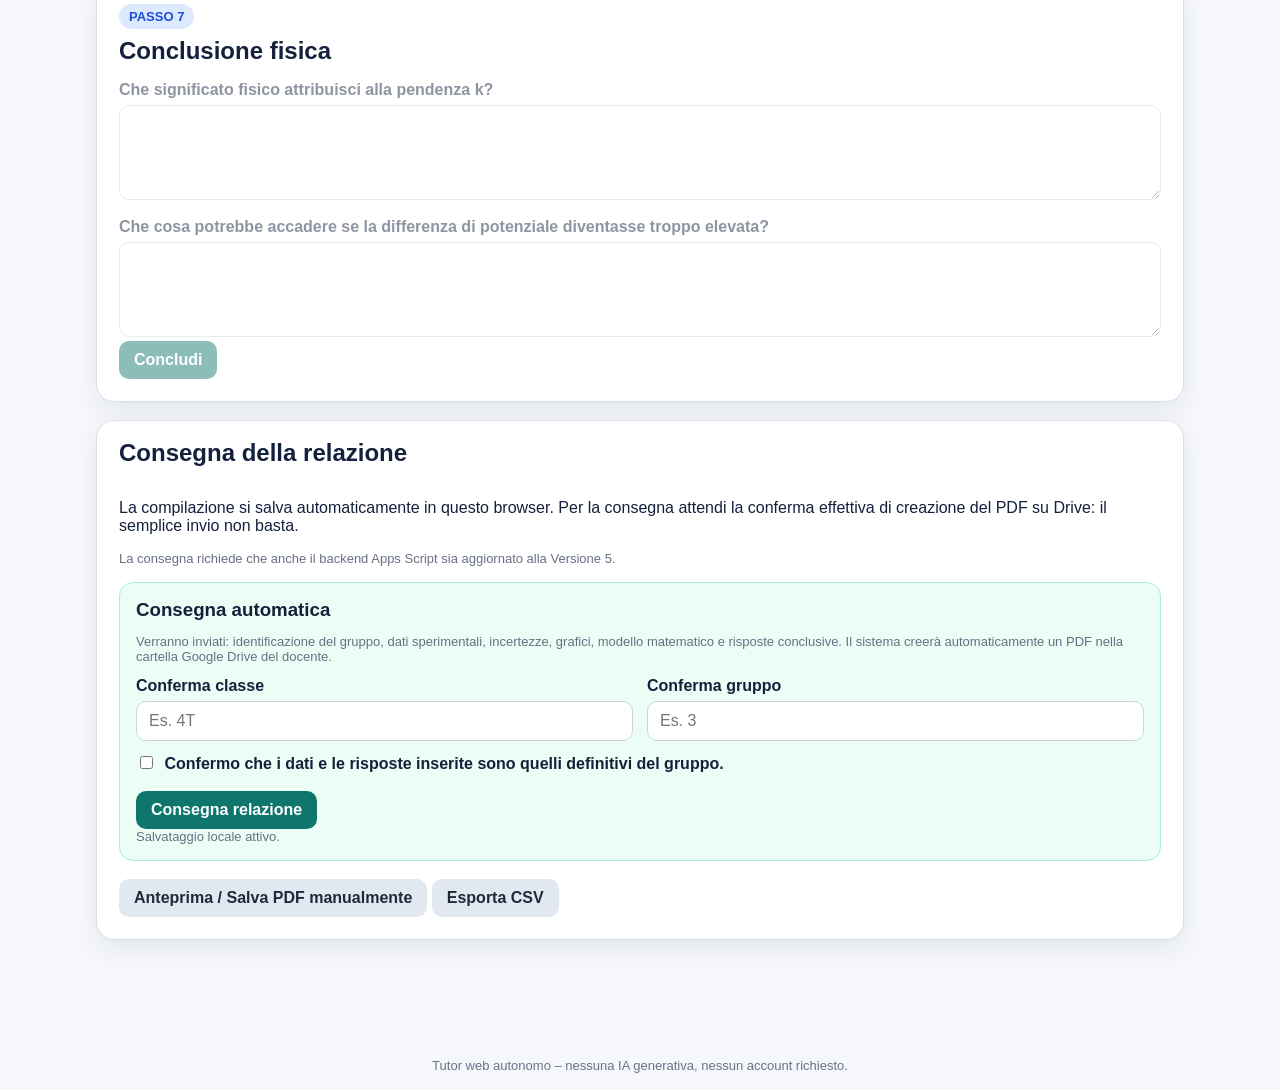
==== commit 79582cce: "Aggiorna laboratorio Ohm alla versione 5" ====
--- a/index.html
+++ b/index.html
@@ -3,7 +3,7 @@
 <head>
 <meta charset="UTF-8">
 <meta name="viewport" content="width=device-width, initial-scale=1.0">
-<title>Laboratorio – Relazione tra ΔV e I – Versione 2</title>
+<title>Laboratorio – Relazione tra ΔV e I – Versione 5</title>
 <style>
 :root{
   --bg:#f5f7fb; --card:#fff; --ink:#14213d; --muted:#667085;
@@ -57,6 +57,11 @@
 .choice label{font-weight:600;margin:0}
 .modelbox{margin-top:14px;padding:14px;border:1px dashed #94a3b8;border-radius:12px;background:#f8fafc}
 footer{text-align:center;color:#64748b;font-size:13px;padding:16px}
+.data-ok{background:#dcfce7!important;border-color:#22c55e!important}
+.data-bad{background:#fee2e2!important;border-color:#ef4444!important}
+.validation{font-size:11px;margin-top:3px;line-height:1.2;color:#b91c1c;max-width:135px}
+#comparison table{font-size:13px}
+#dataRows td{vertical-align:top}
 .delivery{background:#ecfdf5;border:1px solid #a7f3d0;border-radius:14px;padding:16px;margin-top:16px}
 .delivery h3{margin:0 0 8px}
 .delivery-status{margin-top:10px;padding:10px 12px;border-radius:9px;display:none}
@@ -71,7 +76,7 @@
 <header>
   <div class="wrap">
     <h1>Laboratorio di fisica – Relazione tra ΔV e I</h1>
-    <div class="subtitle">Tutor investigativo autonomo – Versione 4</div>
+    <div class="subtitle">Tutor investigativo autonomo – Versione 5</div>
     <div class="progress"><span id="progressBar"></span></div>
   </div>
 </header>
@@ -127,6 +132,8 @@
       <thead><tr><th>Prova</th><th>ΔV (V)</th><th>ε(ΔV) (V)</th><th>I (A)</th><th>ε(I) (A)</th><th>ΔV/I (V/A)</th></tr></thead>
       <tbody id="dataRows"></tbody>
     </table>
+    <p class="small">Controllo automatico: l’incertezza assoluta deve essere positiva, con una cifra significativa; il valore misurato va scritto fino alla stessa posizione decimale. Le celle vuote restano neutre. La riga di zero è facoltativa.</p>
+    <div id="validationSummary" class="feedback"></div>
     <div class="grid" style="margin-top:14px">
       <div><label>Sezione A (mm²)</label><input id="area" value="0,10"></div>
       <div><label>Lunghezza L (m)</label><input id="length" value="1,000"></div>
@@ -152,7 +159,7 @@
   <h2><span class="step-badge">PASSO 4</span><br>Quale relazione descrive meglio i dati?</h2>
   <div class="body">
     <div id="modelChoiceArea" class="locked">
-      <p>Scegli il tipo di relazione che, a tuo giudizio, potrebbe descrivere meglio i punti sperimentali.</p>
+      <p>Scegli il tipo di relazione che, a tuo giudizio, potrebbe descrivere meglio i punti sperimentali. Potrai confrontare più ipotesi; i modelli con più parametri non sono automaticamente migliori.</p>
       <div class="choice-grid">
         <div class="choice"><label><input type="radio" name="model" value="constant"> ΔV costante al variare di I</label></div>
         <div class="choice"><label><input type="radio" name="model" value="linear"> Relazione lineare</label></div>
@@ -174,9 +181,12 @@
       <div class="note">Ora puoi confrontare i dati con il modello scelto. Solo in questa fase viene sovrapposta una relazione matematica ai punti sperimentali.<br><br>
 <strong>Q<sub>fit</sub></strong> è un indice di qualità dell’adattamento: più è vicino a 1, migliore è l’accordo tra il modello e i dati sperimentali. Non rappresenta la resistenza elettrica.</div>
       <canvas id="fitGraph" width="920" height="500"></canvas>
+      <div id="fitDetails" class="note">Il grafico mostra il modello selezionato. I residui e le incertezze aiutano a giudicarne l’accordo con i dati.</div>
+      <button class="secondary no-print" onclick="compareAll()">Confronta numericamente tutti i modelli</button>
+      <div id="comparison"></div>
       <div class="kpi">
-        <div><span class="small">Pendenza</span><strong id="slope">—</strong></div>
-        <div><span class="small">Intercetta</span><strong id="intercept">—</strong></div>
+        <div><span class="small">Pendenza (solo fit lineare)</span><strong id="slope">—</strong></div>
+        <div><span class="small">Intercetta (solo fit lineare)</span><strong id="intercept">—</strong></div>
         <div><span class="small">Qualità del modello Q<sub>fit</sub></span><strong id="r2">—</strong><span class="small">1 = accordo molto buono</span></div>
       </div>
       <label>Il modello è compatibile con i punti sperimentali e con le loro incertezze?</label>
@@ -196,7 +206,17 @@
         <div><span class="small">Semidispersione</span><strong id="halfRange">—</strong></div>
         <div><span class="small">Variazione percentuale</span><strong id="spreadPct">—</strong></div>
       </div>
-      <label>Che cosa noti confrontando i valori di ΔV/I?</label>
+      <div class="modelbox">
+        <strong>Prova prima tu il calcolo della resistenza:</strong> scegli una misura non nulla e inserisci il valore calcolato di R = ΔV/I e la sua incertezza massima secondo la regola dell’errore relativo (somma dei contributi).
+        <div class="grid" style="margin-top:12px">
+          <div><label>Numero prova (2–5)</label><select id="guidedRow"><option value="1">2</option><option value="2">3</option><option value="3">4</option><option value="4">5</option></select></div>
+          <div><label>R (Ω)</label><input id="guidedR" placeholder="es. 20"></div>
+          <div><label>ε(R) (Ω)</label><input id="guidedER" placeholder="es. 3"></div>
+        </div>
+        <button class="secondary" onclick="checkGuidedR()">Controlla il calcolo</button>
+        <div id="fbGuided" class="feedback"></div>
+      </div>
+      <label style="margin-top:16px">Che cosa noti confrontando i valori di ΔV/I?</label>
       <textarea id="ratioObs"></textarea>
       <label style="margin-top:14px">Scrivi una relazione matematica tra ΔV e I coerente con i dati.</label>
       <textarea id="modelEquation" placeholder="Scrivi il modello senza usare il nome della legge."></textarea>
@@ -223,7 +243,8 @@
 <section class="card">
   <h2>Consegna della relazione</h2>
   <div class="body">
-    <p>Al termine dell’esperienza puoi consegnare direttamente la relazione al docente. Non è necessario scaricare alcun file sul computer.</p>
+    <p>La compilazione si salva automaticamente in questo browser. Per la consegna attendi la conferma effettiva di creazione del PDF su Drive: il semplice invio non basta.</p>
+    <p class="small">La consegna richiede che anche il backend Apps Script sia aggiornato alla Versione 5.</p>
 
     <div class="delivery">
       <h3>Consegna automatica</h3>
@@ -244,6 +265,7 @@
       </label>
       <button id="sendBtn" class="goodbtn no-print" onclick="submitReport()" style="margin-top:12px">Consegna relazione</button>
       <div id="deliveryStatus" class="delivery-status"></div>
+      <div class="small" id="saveStatus" aria-live="polite">Salvataggio locale attivo.</div>
     </div>
 
     <div style="margin-top:18px">
@@ -257,321 +279,183 @@
 <footer>Tutor web autonomo – nessuna IA generativa, nessun account richiesto.</footer>
 
 <script>
-// === CONFIGURAZIONE DOCENTE ===
-// Incolla qui l'URL della Web App di Google Apps Script dopo la pubblicazione.
-const APPS_SCRIPT_URL = "https://script.google.com/macros/s/AKfycbyB1xfkaiwLpkJHBw1gncnw2hKDg_YTMaKZOY5dMzAoAiguBaO54qtWHNi26jdpWk-N/exec";
-
-// Valori della prova
-const nominalV=[0,1,2,3,4];
-let analysis={valid:false,pts:[],ks:[],mean:null,halfRange:null,spread:null,slope:null,intercept:null,r2:null};
-
-function num(v){return parseFloat(String(v??"").replace(",","."))}
-function fmt(x,d=3){return isFinite(x)?x.toFixed(d).replace(".",","):"—"}
-function setFb(id,kind,text){const e=document.getElementById(id);e.className="feedback show "+kind;e.innerHTML=text}
-function progress(p){document.getElementById("progressBar").style.width=p+"%"}
-
+'use strict';
+const APPS_SCRIPT_URL='https://script.google.com/macros/s/AKfycbyB1xfkaiwLpkJHBw1gncnw2hKDg_YTMaKZOY5dMzAoAiguBaO54qtWHNi26jdpWk-N/exec';
+const STORAGE_KEY='ohm-lab-v5-autosave';
+let analysis={valid:false,pts:[],ks:[],fits:{}};
+let chosenFit=null, modelUnlocked=false, fitUnlocked=false, mathUnlocked=false, finalUnlocked=false, completed=false;
+const $=id=>document.getElementById(id);
+const parse=s=>{if(!/^[-+]?\d+(?:[.,]\d+)?$/.test(String(s??'').trim()))return NaN;return Number(String(s).trim().replace(',','.'));};
+const fmt=(v,n=3)=>Number.isFinite(v)?Number(v).toFixed(n).replace('.',','):'—';
+const feedback=(id,type,msg)=>{const e=$(id);e.className='feedback show '+type;e.textContent=msg;};
+const progress=n=>$('progressBar').style.width=n+'%';
 function createRows(){
-  const tb=document.getElementById("dataRows");tb.innerHTML="";
-  nominalV.forEach((v,i)=>{
-    const tr=document.createElement("tr");
-    tr.innerHTML=`<td>${i+1}</td>
-    <td><input id="v${i}" value="${v.toFixed(1).replace(".",",")}"></td>
-    <td><input id="ev${i}" placeholder="es. 0,1"></td>
-    <td><input id="i${i}" placeholder="${i===0?"0,00":"misura"}"></td>
-    <td><input id="ei${i}" placeholder="es. 0,01"></td>
-    <td id="k${i}">—</td>`;
-    tb.appendChild(tr);
-  })
-}
-createRows();
-document.getElementById("classe").addEventListener("input",()=>{document.getElementById("deliveryClass").value=document.getElementById("classe").value});
-document.getElementById("gruppo").addEventListener("input",()=>{document.getElementById("deliveryGroup").value=document.getElementById("gruppo").value});
-
+ const tb=$('dataRows');tb.textContent='';
+ [0,1,2,3,4].forEach((v,j)=>{
+  const tr=document.createElement('tr');
+  tr.innerHTML=`<td>${j+1}</td><td><input id="v${j}" value="${v===0?'0,0':v+',0'}"><div class="validation" id="msg_v${j}"></div></td><td><input id="ev${j}" placeholder="es. 0,1"><div class="validation" id="msg_ev${j}"></div></td><td><input id="i${j}" placeholder="A"><div class="validation" id="msg_i${j}"></div></td><td><input id="ei${j}" placeholder="es. 0,005"><div class="validation" id="msg_ei${j}"></div></td><td id="k${j}">—</td>`;
+  tb.appendChild(tr);
+ });
+}
+function decimals(v){const t=String(v).trim().replace(',','.');return t.includes('.')?t.split('.')[1].length:0;}
+function oneSignificantDigit(v){const n=parse(v);if(!(n>0))return false;const exponent=Math.floor(Math.log10(n)+1e-10);const m=n/Math.pow(10,exponent);return Math.abs(m-Math.round(m))<1e-8 && Math.round(m)>=1 && Math.round(m)<=9;}
+function expectedDecimals(e){const n=parse(e);if(!(n>0))return null;return Math.max(0,-Math.floor(Math.log10(n)+1e-10));}
+function cell(id,kind,msg=''){
+ const el=$(id),note=$('msg_'+id);el.classList.toggle('data-ok',kind==='ok');el.classList.toggle('data-bad',kind==='bad');note.textContent=kind==='ok'?'True':msg;note.style.color=kind==='ok'?'#15803d':'#b91c1c';
+ el.title=msg||(kind==='ok'?'True':'');
+}
+function checkPair(vId,eId,isZero=false){
+ const v=$(vId).value.trim(),e=$(eId).value.trim();
+ if(!v&&!e){cell(vId,'empty');cell(eId,'empty');return {state:'empty'};}
+ if(!v||!e){cell(vId,v?'ok':'empty');cell(eId,e?'ok':'empty');return {state:'partial'};}
+ const x=parse(v),dx=parse(e);
+ if(!Number.isFinite(x)||x<0){cell(vId,'bad','Valore numerico non valido.');return {state:'bad'};}
+ if(!Number.isFinite(dx)||dx<=0){cell(eId,'bad','Incertezza positiva richiesta.');return {state:'bad'};}
+ if(!oneSignificantDigit(e)){cell(eId,'bad','Scrivi l’incertezza con una sola cifra significativa.');return {state:'bad'};}
+ const nd=expectedDecimals(e);
+ if(decimals(v)!==nd){cell(vId,'bad',`Il valore deve avere ${nd} cifre decimali, come l’incertezza.`);cell(eId,'ok');return {state:'bad'};}
+ cell(vId,'ok');cell(eId,'ok');return {state:'ok',value:x,error:dx};
+}
+function validateRows(){
+ const pts=[],issues=[];
+ for(let j=0;j<5;j++){
+  const v=checkPair('v'+j,'ev'+j),i=checkPair('i'+j,'ei'+j);
+  if(v.state==='bad'||i.state==='bad'){issues.push(`Prova ${j+1}: controlla le celle rosse.`);continue;}
+  if(v.state==='ok'&&i.state==='ok'){
+   if(i.value===0&&v.value!==0){issues.push(`Prova ${j+1}: corrente nulla con tensione diversa da zero.`);cell('i'+j,'bad','Controlla il dato.');continue;}
+   pts.push({j,V:v.value,eV:v.error,I:i.value,eI:i.error});
+  }else if(j>0&&(v.state!=='empty'||i.state!=='empty'))issues.push(`Prova ${j+1}: dati o incertezze mancanti.`);
+ }
+ return {pts,issues};
+}
 function checkStep1(){
-  const a=document.getElementById("indep").value,b=document.getElementById("dep").value,c=document.getElementById("const").value.toLowerCase();
-  const count=["temper","material","lung","sezion"].filter(t=>c.includes(t)).length;
-  if(a.includes("potenziale")&&b.includes("corrente")&&count>=2){
-    setFb("fb1","good","Impostazione corretta. Durante la misura cerca di mantenere costanti le caratteristiche del conduttore e la temperatura.");progress(15)
-  }else setFb("fb1","warn","Rivedi quali grandezze controlli direttamente e quali osservi come risposta. Pensa inoltre alle caratteristiche del filo che non devono cambiare.")
-}
-
+ const good=$('indep').value.includes('potenziale')&&$('dep').value.includes('corrente')&&['temper','material','lung','sezion'].filter(t=>$('const').value.toLowerCase().includes(t)).length>=2;
+ feedback('fb1',good?'good':'warn',good?'Scelta coerente. Ricorda che la temperatura va mantenuta il più possibile costante.':'Controlla quale grandezza regoli e quale misuri. Cita le caratteristiche del filo da mantenere costanti.');if(good)progress(13);
+}
+function solve(mat,b){const n=b.length;const a=mat.map((r,i)=>[...r,b[i]]);for(let c=0;c<n;c++){let p=c;for(let r=c+1;r<n;r++)if(Math.abs(a[r][c])>Math.abs(a[p][c]))p=r;if(Math.abs(a[p][c])<1e-14)return null;[a[c],a[p]]=[a[p],a[c]];let z=a[c][c];for(let k=c;k<=n;k++)a[c][k]/=z;for(let r=0;r<n;r++)if(r!==c){z=a[r][c];for(let k=c;k<=n;k++)a[r][k]-=z*a[c][k];}}return a.map(r=>r[n]);}
+function fitModel(kind,pts){
+ const pp=kind==='inverse'?pts.filter(p=>p.I>0&&p.I>p.eI):pts;
+ const basis={constant:x=>[1],linear:x=>[1,x],quadratic:x=>[1,x,x*x],inverse:x=>[1,1/x]}[kind];
+ const k=kind==='constant'?1:kind==='linear'?2:kind==='quadratic'?3:2;
+ if(pp.length<k+1)return null;
+ const mat=Array.from({length:k},()=>Array(k).fill(0)),rhs=Array(k).fill(0);
+ for(const p of pp){const b=basis(p.I);for(let i=0;i<k;i++){rhs[i]+=b[i]*p.V;for(let j=0;j<k;j++)mat[i][j]+=b[i]*b[j];}}
+ const coef=solve(mat,rhs);if(!coef)return null;
+ const f=x=>coef.reduce((s,c,j)=>s+c*basis(x)[j],0);
+ const mean=pp.reduce((s,p)=>s+p.V,0)/pp.length;
+ const SSE=pp.reduce((s,p)=>s+(p.V-f(p.I))**2,0);
+ const SST=pp.reduce((s,p)=>s+(p.V-mean)**2,0);
+ const q=SST===0?(SSE===0?1:0):1-SSE/SST;
+ const weighted=pp.map(p=>Math.abs(p.V-f(p.I))/Math.hypot(p.eV,Math.abs(derivative(f,p.I))*p.eI));
+ return {kind,coef,f,q,used:pp.length,params:k,resid:SSE,medianSigma:weighted.sort((a,b)=>a-b)[Math.floor(weighted.length/2)],description:{constant:'ΔV = a',linear:'ΔV = a + bI',quadratic:'ΔV = a + bI + cI²',inverse:'ΔV = a + b/I'}[kind]};
+}
+function derivative(f,x){const h=Math.max(1e-6,Math.abs(x)*1e-4);return (f(x+h)-f(x-h))/(2*h);}
 function analyzeData(){
-  const pts=[],ks=[];
-  for(let j=0;j<5;j++){
-    const V=num(document.getElementById("v"+j).value),eV=num(document.getElementById("ev"+j).value);
-    const I=num(document.getElementById("i"+j).value),eI=num(document.getElementById("ei"+j).value);
-    if(isFinite(V)&&isFinite(I)&&isFinite(eV)&&isFinite(eI)) pts.push({V,eV,I,eI});
-    if(isFinite(V)&&isFinite(I)&&Math.abs(I)>1e-12){const k=V/I;ks.push(k);document.getElementById("k"+j).textContent=fmt(k,2)}
-    else document.getElementById("k"+j).textContent="—";
+ const v=validateRows();
+ if(v.issues.length){feedback('fb2','bad',v.issues.join(' '));return;}
+ const active=v.pts.filter(p=>p.I>0);
+ if(active.length<4){feedback('fb2','warn','Servono quattro misure non nulle complete: puoi lasciare vuota la riga (0,0).');return;}
+ if(v.pts.some(p=>p.eV<0||p.eI<0)){feedback('fb2','bad','Incertezze non valide.');return;}
+ const ks=active.map(p=>p.V/p.I),mean=ks.reduce((a,b)=>a+b,0)/ks.length;
+ const half=(Math.max(...ks)-Math.min(...ks))/2;
+ const fits={};for(const kind of ['constant','linear','quadratic','inverse'])fits[kind]=fitModel(kind,v.pts);
+ analysis={valid:true,pts:v.pts,ks,mean,halfRange:half,spread:Math.abs(mean)>1e-12?half/Math.abs(mean)*100:NaN,fits};
+ for(let j=0;j<5;j++)$('k'+j).textContent='—';
+ if(mathUnlocked)active.forEach(p=>$('k'+p.j).textContent=fmt(p.V/p.I,3));
+ $('meanK').textContent=fmt(mean,2)+' Ω';$('halfRange').textContent='± '+fmt(half,2)+' Ω';$('spreadPct').textContent=fmt(analysis.spread,1)+' %';
+ drawExperimentalOnly();if(fitUnlocked)testChosenModel(false);
+ feedback('fb2','good','Dati validati. Il primo grafico mostra esclusivamente punti e barre d’errore.');progress(28);
+}
+function plot(id,model=null){
+ const c=$(id),ctx=c.getContext('2d'),W=c.width,H=c.height,ps=analysis.pts;
+ ctx.clearRect(0,0,W,H);ctx.fillStyle='white';ctx.fillRect(0,0,W,H);if(!analysis.valid)return;
+ const L=80,R=30,T=30,B=65;
+ const xmax=Math.max(0.01,...ps.map(p=>p.I+p.eI))*1.14,ymax=Math.max(1,...ps.map(p=>p.V+p.eV))*1.14;
+ const X=x=>L+(x/xmax)*(W-L-R),Y=y=>H-B-(y/ymax)*(H-T-B);
+ ctx.strokeStyle='#e2e8f0';ctx.lineWidth=1;ctx.font='12px Arial';ctx.fillStyle='#334155';
+ for(let k=0;k<=5;k++){const x=L+(W-L-R)*k/5,y=H-B-(H-T-B)*k/5;ctx.beginPath();ctx.moveTo(x,T);ctx.lineTo(x,H-B);ctx.moveTo(L,y);ctx.lineTo(W-R,y);ctx.stroke();ctx.fillText(fmt(xmax*k/5,2),x-16,H-B+18);ctx.fillText(fmt(ymax*k/5,1),L-39,y+4);}
+ ctx.strokeStyle='#172554';ctx.lineWidth=2;ctx.beginPath();ctx.moveTo(L,T);ctx.lineTo(L,H-B);ctx.lineTo(W-R,H-B);ctx.stroke();
+ ctx.font='16px Arial';ctx.fillStyle='#172554';ctx.fillText('I (A)',W/2,H-15);ctx.save();ctx.translate(20,H/2);ctx.rotate(-Math.PI/2);ctx.fillText('ΔV (V)',0,0);ctx.restore();
+ if(model){ctx.strokeStyle='#0f766e';ctx.lineWidth=3;ctx.beginPath();let valid=false;for(let k=0;k<=280;k++){const x=xmax*k/280;if(model.kind==='inverse'&&x<=0)continue;const y=model.f(x);if(!Number.isFinite(y))continue;const px=X(x),py=Y(y);if(!valid){ctx.moveTo(px,py);valid=true}else ctx.lineTo(px,py);}ctx.stroke();}
+ for(const p of ps){const x=X(p.I),y=Y(p.V),xl=X(Math.max(0,p.I-p.eI)),xr=X(p.I+p.eI),yt=Y(p.V+p.eV),yb=Y(Math.max(0,p.V-p.eV));ctx.strokeStyle='#64748b';ctx.lineWidth=2;ctx.beginPath();ctx.moveTo(xl,y);ctx.lineTo(xr,y);ctx.moveTo(xl,y-5);ctx.lineTo(xl,y+5);ctx.moveTo(xr,y-5);ctx.lineTo(xr,y+5);ctx.moveTo(x,yt);ctx.lineTo(x,yb);ctx.moveTo(x-5,yt);ctx.lineTo(x+5,yt);ctx.moveTo(x-5,yb);ctx.lineTo(x+5,yb);ctx.stroke();ctx.fillStyle='#1d4ed8';ctx.beginPath();ctx.arc(x,y,5,0,Math.PI*2);ctx.fill();}
+}
+function drawExperimentalOnly(){plot('graph');}
+function unlockModels(){if(!analysis.valid){feedback('fb3','warn','Prima completa i dati.');return;}if($('rawGraphObs').value.trim().length<18){feedback('fb3','warn','Descrivi meglio la disposizione dei punti considerando le barre d’errore.');return;}modelUnlocked=true;$('modelChoiceArea').classList.remove('locked');feedback('fb3','good','Ipotesi qualitativa registrata. Ora seleziona un modello e motiva la scelta.');progress(44);}
+function selectedModel(){const e=document.querySelector('input[name="model"]:checked');return e?e.value:'';}
+function testChosenModel(validate=true){if(!analysis.valid)return;const m=selectedModel();if(!m){feedback('fb4','warn','Seleziona prima un modello.');return;}if(validate&&$('modelReason').value.trim().length<15){feedback('fb4','warn','Motiva la tua scelta prima di procedere.');return;}
+ chosenFit=analysis.fits[m];if(!chosenFit){feedback('fb4','bad','Per questo modello i dati non sono sufficienti o sono numericamente inadatti. Prova un altro modello.');return;}
+ fitUnlocked=true;$('fitArea').classList.remove('locked');plot('fitGraph',chosenFit);
+ $('slope').textContent=m==='linear'?fmt(chosenFit.coef[1],3)+' Ω':'Non applicabile';$('intercept').textContent=m==='linear'?fmt(chosenFit.coef[0],3)+' V':'Non applicabile';$('r2').textContent=fmt(chosenFit.q,4);
+ $('fitDetails').textContent=`Modello selezionato: ${chosenFit.description}. Q_fit = ${fmt(chosenFit.q,4)}; residuo quadratico complessivo = ${fmt(chosenFit.resid,4)} V²; mediana dei residui normalizzati rispetto alle incertezze ≈ ${fmt(chosenFit.medianSigma,2)}. Un valore alto di Q_fit da solo non dimostra la correttezza fisica: considera i parametri, le barre d’errore e la plausibilità.`;
+ feedback('fb4','good','Il grafico sovrappone il modello che hai effettivamente scelto. Puoi provarne un altro senza perdere i dati.');progress(58);
+}
+function compareAll(){if(!analysis.valid)return;const rows=Object.entries(analysis.fits).filter(([,v])=>v).map(([k,v])=>`<tr><td>${v.description}</td><td>${v.params}</td><td>${fmt(v.q,4)}</td><td>${fmt(v.medianSigma,2)}</td></tr>`).join('');$('comparison').innerHTML=`<table><thead><tr><th>Modello</th><th>Parametri</th><th>Q_fit</th><th>Mediana dei residui / incertezza</th></tr></thead><tbody>${rows}</tbody></table><p class="small">L’adattamento numerico è esplorativo: più parametri possono migliorare Q_fit anche senza una legge fisica migliore. Un fit inverso non utilizza il punto I = 0.</p>`;}
+function checkFitComment(){if($('fitComment').value.trim().length<15){feedback('fb5','warn','Commenta l’accordo con i punti e le barre d’errore.');return;}mathUnlocked=true;$('mathArea').classList.remove('locked');analysis.pts.filter(p=>p.I>0).forEach(p=>$('k'+p.j).textContent=fmt(p.V/p.I,3));feedback('fb5','good','Ora esamina il rapporto ΔV/I e prova a calcolare R con la sua incertezza.');progress(73);}
+function calcER(p){const R=p.V/p.I;return R*(p.eV/Math.abs(p.V)+p.eI/Math.abs(p.I));}
+function roundOneSig(x){if(!(x>0))return NaN;const pow=Math.floor(Math.log10(x));return Math.round(x/10**pow)*10**pow;}
+function checkGuidedR(){if(!analysis.valid)return;const j=Number($('guidedRow').value),p=analysis.pts.find(p=>p.j===j);if(!p){feedback('fbGuided','warn','La misura scelta non è disponibile.');return;}if(!(p.I>0&&p.V>0)){feedback('fbGuided','warn','Scegli una misura con corrente e tensione positive.');return;}
+ const r=parse($('guidedR').value),er=parse($('guidedER').value),target=p.V/p.I,unc=roundOneSig(calcER(p));
+ if(!Number.isFinite(r)||!Number.isFinite(er)||!(er>0)){feedback('fbGuided','warn','Inserisci entrambi i risultati numerici.');return;}
+ const ok=Math.abs(r-target)<=Math.max(.05*target,unc/2)&&Math.abs(er-unc)<=Math.max(.3*unc,1e-8);
+ feedback('fbGuided',ok?'good':'warn',ok?'True. Calcolo compatibile con i dati e con l’incertezza (una cifra significativa).':`Rivedi R=ΔV/I e la somma degli errori relativi: ε(R)/R=ε(V)/V+ε(I)/I. Arrotonda ε(R) a una cifra significativa.`);
+}
+function checkEquation(){const t=$('ratioObs').value.toLowerCase(),eq=$('modelEquation').value.toLowerCase().replace(/\s/g,'');const ratios=['costant','compatib','simil','ugual','vari'].some(x=>t.includes(x));const plausible=/(v|δv|Δv)/i.test(eq)&&eq.includes('i')&&(eq.includes('k')||eq.includes('r')||eq.includes('cost'))&&(eq.includes('=')||eq.includes('propor'));
+ if(!ratios||!plausible){feedback('fb6','warn','Confronta i rapporti sperimentali e scrivi una relazione fra tensione, corrente e una costante.');return;}finalUnlocked=true;$('finalArea').classList.remove('locked');feedback('fb6','good','Il modello proposto è formalmente coerente. Motiva ora il significato della pendenza.');progress(88);
+}
+function finish(){if($('meaning').value.trim().length<15||$('highV').value.trim().length<15){feedback('fb7','warn','Completa e motiva entrambe le risposte.');return;}completed=true;feedback('fb7','good','Percorso completato. Puoi consegnare la relazione.');progress(100);saveState();}
+function getReportPayload(){return {
+ versione:'5',requestId:'',timestamp:new Date().toISOString(),studenti:$('student').value.trim(),classe:$('classe').value.trim(),gruppo:$('gruppo').value.trim(),data:$('data').value,area:$('area').value,lunghezza:$('length').value,variabileIndipendente:$('indep').value,variabileDipendente:$('dep').value,parametriCostanti:$('const').value,
+ dati:[0,1,2,3,4].map(j=>{const V=parse($('v'+j).value),eV=parse($('ev'+j).value),I=parse($('i'+j).value),eI=parse($('ei'+j).value);return {prova:j+1,V:Number.isFinite(V)?V:null,eV:Number.isFinite(eV)?eV:null,I:Number.isFinite(I)?I:null,eI:Number.isFinite(eI)?eI:null,k:Number.isFinite(V)&&I>0?V/I:null}}),
+ primaOsservazioneGrafico:$('rawGraphObs').value,modelloScelto:selectedModel(),motivazioneModello:$('modelReason').value,commentoFit:$('fitComment').value,
+ mediaK:analysis.mean??null,semidispersioneK:analysis.halfRange??null,qFit:chosenFit?.q??null,pendenza:chosenFit?.kind==='linear'?chosenFit.coef[1]:null,intercetta:chosenFit?.kind==='linear'?chosenFit.coef[0]:null,
+ modelloDescrizione:chosenFit?.description||'',modelliConfrontati:Object.values(analysis.fits).filter(Boolean).map(f=>({modello:f.description,qFit:f.q,parametri:f.params,residui:f.resid})),
+ osservazioneRapporti:$('ratioObs').value,modelloMatematico:$('modelEquation').value,significatoPendenza:$('meaning').value,tensioneElevata:$('highV').value,
+ graficoSperimentale:$('graph').toDataURL('image/png'),graficoFit:$('fitGraph').toDataURL('image/png')};}
+function setDeliveryStatus(kind,text){const e=$('deliveryStatus');e.className='delivery-status show '+kind;e.textContent=text;}
+function jsonpStatus(requestId){return new Promise((resolve,reject)=>{
+ const cb='ohmStatus_'+Math.random().toString(36).slice(2);const script=document.createElement('script');
+ const cleanup=()=>{delete window[cb];script.remove();clearTimeout(timer);};
+ const timer=setTimeout(()=>{cleanup();reject(Error('Nessuna risposta di conferma dal server.'));},8500);
+ window[cb]=data=>{cleanup();resolve(data);};script.onerror=()=>{cleanup();reject(Error('Impossibile verificare lo stato della consegna.'));};
+ script.src=APPS_SCRIPT_URL+'?action=status&id='+encodeURIComponent(requestId)+'&callback='+encodeURIComponent(cb)+'&_='+Date.now();document.body.appendChild(script);
+});}
+async function submitReport(){
+ if(!analysis.valid||!completed){setDeliveryStatus('err','Completa il percorso e valida prima i dati.');return;}
+ if(!$('deliveryConfirm').checked){setDeliveryStatus('err','Conferma i dati definitivi del gruppo.');return;}
+ if(!$('student').value.trim()||!$('classe').value.trim()||!$('gruppo').value.trim()||$('deliveryClass').value.trim()!==$('classe').value.trim()||$('deliveryGroup').value.trim()!==$('gruppo').value.trim()){setDeliveryStatus('err','Controlla nomi, classe e gruppo.');return;}
+ const btn=$('sendBtn');btn.disabled=true;
+ const pendingKey='ohm-lab-v5-pending';let requestId;
+ try{requestId=localStorage.getItem(pendingKey)||('ohm_'+Array.from(crypto.getRandomValues(new Uint32Array(4))).map(n=>n.toString(16)).join(''));localStorage.setItem(pendingKey,requestId);}catch(e){requestId='ohm_'+Date.now()+'_'+Math.random().toString(36).slice(2);}
+ const payload=getReportPayload();payload.requestId=requestId;
+ setDeliveryStatus('wait','Invio in corso. Non chiudere la pagina: aspetto la conferma di creazione del PDF.');
+ try{
+  await fetch(APPS_SCRIPT_URL,{method:'POST',mode:'no-cors',headers:{'Content-Type':'text/plain;charset=utf-8'},body:JSON.stringify(payload)});
+  let status=null;
+  for(let attempt=0;attempt<12;attempt++){
+   try{status=await jsonpStatus(requestId);}catch(e){status=null;}
+   if(status?.status==='ok'){setDeliveryStatus('ok','Consegna verificata: il PDF è stato creato su Drive. '+(status.file||''));localStorage.removeItem(pendingKey);btn.textContent='Relazione consegnata';saveState();return;}
+   if(status?.status==='error')throw Error(status.message||'Errore nel backend');
+   await new Promise(r=>setTimeout(r,1500));
   }
-  if(pts.length<4){setFb("fb2","bad","Servono almeno quattro coppie complete di dati, comprese le incertezze.");return}
-  if(ks.length<3){setFb("fb2","bad","Servono almeno tre misure non nulle per analizzare il rapporto ΔV/I.");return}
-
-  const mean=ks.reduce((a,b)=>a+b,0)/ks.length;
-  const half=(Math.max(...ks)-Math.min(...ks))/2;
-  const spread=100*half/Math.abs(mean);
-
-  const xs=pts.map(p=>p.I),ys=pts.map(p=>p.V),n=pts.length;
-  const mx=xs.reduce((a,b)=>a+b,0)/n,my=ys.reduce((a,b)=>a+b,0)/n;
-  let sxx=0,sxy=0;
-  for(let i=0;i<n;i++){sxx+=(xs[i]-mx)**2;sxy+=(xs[i]-mx)*(ys[i]-my)}
-  const slope=sxy/sxx,intercept=my-slope*mx;
-  const pred=xs.map(x=>slope*x+intercept);
-  const ssres=ys.reduce((s,y,i)=>s+(y-pred[i])**2,0);
-  const sst=ys.reduce((s,y)=>s+(y-my)**2,0);
-  const r2=sst===0?1:1-ssres/sst;
-
-  analysis={valid:true,pts,ks,mean,halfRange:half,spread,slope,intercept,r2};
-  document.getElementById("meanK").textContent=fmt(mean,2)+" V/A";
-  document.getElementById("halfRange").textContent="± "+fmt(half,2)+" V/A";
-  document.getElementById("spreadPct").textContent=fmt(spread,1)+" %";
-  document.getElementById("slope").textContent=fmt(slope,2)+" V/A";
-  document.getElementById("intercept").textContent=fmt(intercept,3)+" V";
-  document.getElementById("r2").textContent=fmt(r2,4);
-
-  drawExperimentalOnly();
-  document.getElementById("fitGraph").getContext("2d").clearRect(0,0,920,500);
-  setFb("fb2","good","Dati acquisiti. Passa al grafico: per ora vedrai solo i punti sperimentali e le loro incertezze.");progress(30)
-}
-
-function axes(ctx,W,H,xmax,ymax){
-  const p={l:75,r:25,t:25,b:65};
-  ctx.clearRect(0,0,W,H);ctx.fillStyle="#fff";ctx.fillRect(0,0,W,H);
-  ctx.strokeStyle="#e2e8f0";ctx.lineWidth=1;
-  for(let g=0;g<=10;g++){
-    const x=p.l+g*(W-p.l-p.r)/10,y=p.t+g*(H-p.t-p.b)/10;
-    ctx.beginPath();ctx.moveTo(x,p.t);ctx.lineTo(x,H-p.b);ctx.stroke();
-    ctx.beginPath();ctx.moveTo(p.l,y);ctx.lineTo(W-p.r,y);ctx.stroke();
-  }
-  ctx.strokeStyle="#1e293b";ctx.lineWidth=2;
-  ctx.beginPath();ctx.moveTo(p.l,H-p.b);ctx.lineTo(W-p.r,H-p.b);ctx.stroke();
-  ctx.beginPath();ctx.moveTo(p.l,H-p.b);ctx.lineTo(p.l,p.t);ctx.stroke();
-  ctx.fillStyle="#334155";ctx.font="16px Arial";ctx.fillText("I (A)",W/2,H-20);
-  ctx.save();ctx.translate(22,H/2);ctx.rotate(-Math.PI/2);ctx.fillText("ΔV (V)",0,0);ctx.restore();
-  return {p,X:x=>p.l+x/xmax*(W-p.l-p.r),Y:y=>H-p.b-y/ymax*(H-p.t-p.b)}
-}
-
-function drawErrors(ctx,map,p){
-  const x=map.X(p.I),y=map.Y(p.V);
-  const xL=map.X(Math.max(0,p.I-p.eI)),xR=map.X(p.I+p.eI);
-  const yT=map.Y(p.V+p.eV),yB=map.Y(Math.max(0,p.V-p.eV));
-  ctx.strokeStyle="#475569";ctx.lineWidth=1.6;
-  ctx.beginPath();ctx.moveTo(xL,y);ctx.lineTo(xR,y);ctx.moveTo(xL,y-5);ctx.lineTo(xL,y+5);ctx.moveTo(xR,y-5);ctx.lineTo(xR,y+5);ctx.stroke();
-  ctx.beginPath();ctx.moveTo(x,yT);ctx.lineTo(x,yB);ctx.moveTo(x-5,yT);ctx.lineTo(x+5,yT);ctx.moveTo(x-5,yB);ctx.lineTo(x+5,yB);ctx.stroke();
-  ctx.fillStyle="#2563eb";ctx.beginPath();ctx.arc(x,y,6,0,Math.PI*2);ctx.fill()
-}
-
-function drawExperimentalOnly(){
-  if(!analysis.valid)return;
-  const c=document.getElementById("graph"),ctx=c.getContext("2d"),W=c.width,H=c.height;
-  const xmax=Math.max(...analysis.pts.map(p=>p.I+p.eI),0.01)*1.15;
-  const ymax=Math.max(...analysis.pts.map(p=>p.V+p.eV),1)*1.15;
-  const map=axes(ctx,W,H,xmax,ymax);
-  analysis.pts.forEach(p=>drawErrors(ctx,map,p));
-}
-
-function unlockModels(){
-  if(!analysis.valid){setFb("fb3","warn","Prima completa l'elaborazione dei dati.");return}
-  const t=document.getElementById("rawGraphObs").value.trim();
-  if(t.length<18){setFb("fb3","warn","Descrivi un po' meglio la disposizione dei punti e tieni conto delle barre d'errore.");return}
-  document.getElementById("modelChoiceArea").classList.remove("locked");
-  setFb("fb3","good","Bene. Ora formula un'ipotesi sul tipo di relazione senza conoscere ancora il risultato del fit.");progress(45)
-}
-
-function selectedModel(){
-  const el=document.querySelector('input[name="model"]:checked');
-  return el?el.value:null
-}
-
-function testChosenModel(){
-  if(!analysis.valid)return;
-  const m=selectedModel(),r=document.getElementById("modelReason").value.trim();
-  if(!m){setFb("fb4","warn","Scegli prima un modello.");return}
-  if(r.length<15){setFb("fb4","warn","Motiva la scelta facendo riferimento alla disposizione dei punti.");return}
-  if(m==="linear"){
-    setFb("fb4","good","La tua ipotesi è verificabile quantitativamente. Ora confrontiamola con i punti sperimentali.");
-  }else{
-    setFb("fb4","warn","Confrontiamo comunque la tua ipotesi con i dati. Osserva poi se un andamento lineare potrebbe descrivere meglio l'insieme dei punti.");
-  }
-  document.getElementById("fitArea").classList.remove("locked");
-  drawFit();
-  progress(60)
-}
-
-function drawFit(){
-  const c=document.getElementById("fitGraph"),ctx=c.getContext("2d"),W=c.width,H=c.height;
-  const xmax=Math.max(...analysis.pts.map(p=>p.I+p.eI),0.01)*1.15;
-  const ymax=Math.max(...analysis.pts.map(p=>p.V+p.eV),1)*1.15;
-  const map=axes(ctx,W,H,xmax,ymax);
-  analysis.pts.forEach(p=>drawErrors(ctx,map,p));
-  ctx.strokeStyle="#0f766e";ctx.lineWidth=3;
-  const x1=0,x2=xmax;
-  ctx.beginPath();ctx.moveTo(map.X(x1),map.Y(analysis.slope*x1+analysis.intercept));
-  ctx.lineTo(map.X(x2),map.Y(analysis.slope*x2+analysis.intercept));ctx.stroke()
-}
-
-function checkFitComment(){
-  const t=document.getElementById("fitComment").value.toLowerCase();
-  if(t.length<15){setFb("fb5","warn","Commenta il grado di accordo tra la retta e i punti, considerando anche le barre d'errore.");return}
-  document.getElementById("mathArea").classList.remove("locked");
-  setFb("fb5","good","Ora puoi usare anche il rapporto ΔV/I per verificare se emerge una costante caratteristica.");progress(75)
-}
-
-function norm(s){return s.toLowerCase().replace(/\s+/g,"").replace(/·/g,"*").replace(/×/g,"*")}
-function checkEquation(){
-  const ratio=document.getElementById("ratioObs").value.toLowerCase();
-  const eq=norm(document.getElementById("modelEquation").value);
-  const ratioOK=["costant","simil","compatib","ugual"].some(k=>ratio.includes(k));
-  const vars=(eq.includes("v")||eq.includes("δv"))&&eq.includes("i");
-  const constOK=eq.includes("k")||eq.includes("r")||eq.includes("cost");
-  const rel=eq.includes("=")||eq.includes("propor");
-  if(ratioOK&&vars&&constOK&&rel){
-    document.getElementById("finalArea").classList.remove("locked");
-    setFb("fb6","good","Il modello è coerente sia con il grafico sia con il comportamento del rapporto ΔV/I.");progress(90)
-  }else{
-    setFb("fb6","warn","Collega i due indizi: il grafico è compatibile con una retta e il rapporto ΔV/I oscilla attorno a un valore comune. Scrivi una relazione matematica che contenga entrambe le grandezze e una costante.")
-  }
-}
-
-function finish(){
-  const a=document.getElementById("meaning").value.trim(),b=document.getElementById("highV").value.trim();
-  if(a.length<15||b.length<15){setFb("fb7","warn","Completa entrambe le risposte con una breve motivazione fisica.");return}
-  setFb("fb7","good","Esperienza completata. Hai ricavato il modello a partire dai dati sperimentali, senza assumerlo all'inizio.");progress(100)
-}
-
-
-function dataUrlToSafe(dataUrl){
-  return (typeof dataUrl==="string" && dataUrl.startsWith("data:image/")) ? dataUrl : "";
-}
-
-function getReportPayload(){
-  const rows=[];
-  for(let j=0;j<5;j++){
-    const V=num(document.getElementById("v"+j).value);
-    const eV=num(document.getElementById("ev"+j).value);
-    const I=num(document.getElementById("i"+j).value);
-    const eI=num(document.getElementById("ei"+j).value);
-    const k=(isFinite(V)&&isFinite(I)&&Math.abs(I)>1e-12)?V/I:null;
-    rows.push({
-      prova:j+1,
-      V:isFinite(V)?V:null,
-      eV:isFinite(eV)?eV:null,
-      I:isFinite(I)?I:null,
-      eI:isFinite(eI)?eI:null,
-      k:isFinite(k)?k:null
-    });
-  }
-
-  let expGraph="", fitGraph="";
-  try{ expGraph=dataUrlToSafe(document.getElementById("graph").toDataURL("image/png")); }catch(e){}
-  try{ fitGraph=dataUrlToSafe(document.getElementById("fitGraph").toDataURL("image/png")); }catch(e){}
-
-  return {
-    versione:"4",
-    timestamp:new Date().toISOString(),
-    studenti:document.getElementById("student").value.trim(),
-    classe:document.getElementById("classe").value.trim(),
-    gruppo:document.getElementById("gruppo").value.trim(),
-    data:document.getElementById("data").value,
-    area:document.getElementById("area").value.trim(),
-    lunghezza:document.getElementById("length").value.trim(),
-    variabileIndipendente:document.getElementById("indep").value,
-    variabileDipendente:document.getElementById("dep").value,
-    parametriCostanti:document.getElementById("const").value.trim(),
-    dati:rows,
-    primaOsservazioneGrafico:document.getElementById("rawGraphObs").value.trim(),
-    modelloScelto:selectedModel() || "",
-    motivazioneModello:document.getElementById("modelReason").value.trim(),
-    commentoFit:document.getElementById("fitComment").value.trim(),
-    mediaK:analysis.valid ? analysis.mean : null,
-    semidispersioneK:analysis.valid ? analysis.halfRange : null,
-    qFit:analysis.valid ? analysis.r2 : null,
-    pendenza:analysis.valid ? analysis.slope : null,
-    intercetta:analysis.valid ? analysis.intercept : null,
-    osservazioneRapporti:document.getElementById("ratioObs").value.trim(),
-    modelloMatematico:document.getElementById("modelEquation").value.trim(),
-    significatoPendenza:document.getElementById("meaning").value.trim(),
-    tensioneElevata:document.getElementById("highV").value.trim(),
-    graficoSperimentale:expGraph,
-    graficoFit:fitGraph
-  };
-}
-
-function setDeliveryStatus(kind,text){
-  const e=document.getElementById("deliveryStatus");
-  e.className="delivery-status show "+kind;
-  e.innerHTML=text;
-}
-
-async function submitReport(){
-  const btn=document.getElementById("sendBtn");
-  const conf=document.getElementById("deliveryConfirm").checked;
-  const c=document.getElementById("deliveryClass").value.trim();
-  const g=document.getElementById("deliveryGroup").value.trim();
-
-  if(APPS_SCRIPT_URL.includes("INCOLLA_QUI")){
-    setDeliveryStatus("err","La consegna automatica non è ancora configurata dal docente.");
-    return;
-  }
-  if(!analysis.valid){
-    setDeliveryStatus("err","Prima completa l’elaborazione dei dati sperimentali.");
-    return;
-  }
-  if(!conf){
-    setDeliveryStatus("err","Spunta la casella di conferma prima della consegna.");
-    return;
-  }
-  if(!c || !g){
-    setDeliveryStatus("err","Conferma classe e gruppo.");
-    return;
-  }
-  if(c !== document.getElementById("classe").value.trim() || g !== document.getElementById("gruppo").value.trim()){
-    setDeliveryStatus("err","Classe o gruppo non coincidono con i dati inseriti all’inizio.");
-    return;
-  }
-
-  const payload=getReportPayload();
-  if(!payload.studenti || !payload.classe || !payload.gruppo){
-    setDeliveryStatus("err","Compila nome/componenti, classe e gruppo prima della consegna.");
-    return;
-  }
-
-  btn.disabled=true;
-  setDeliveryStatus("wait","Invio della relazione in corso…");
-
-  try{
-    await fetch(APPS_SCRIPT_URL,{
-      method:"POST",
-      mode:"no-cors",
-      headers:{"Content-Type":"text/plain;charset=utf-8"},
-      body:JSON.stringify(payload)
-    });
-    setDeliveryStatus("ok","Relazione inviata. Il PDF verrà archiviato automaticamente nella cartella Drive del docente.");
-    btn.textContent="Relazione consegnata";
-  }catch(err){
-    btn.disabled=false;
-    setDeliveryStatus("err","Invio non riuscito. Verifica la connessione e riprova.");
-  }
-}
-
-
-function exportCSV(){
-  let rows=[["Prova","DeltaV_V","ErroreV_V","I_A","ErroreI_A","DeltaV_div_I_V_A"]];
-  for(let j=0;j<5;j++){
-    const V=num(document.getElementById("v"+j).value),eV=num(document.getElementById("ev"+j).value);
-    const I=num(document.getElementById("i"+j).value),eI=num(document.getElementById("ei"+j).value);
-    const k=isFinite(V)&&isFinite(I)&&Math.abs(I)>1e-12?V/I:"";
-    rows.push([j+1,V,isFinite(eV)?eV:"",I,isFinite(eI)?eI:"",k])
-  }
-  rows.push([],["Studenti",document.getElementById("student").value],["Classe",document.getElementById("classe").value],
-  ["Gruppo",document.getElementById("gruppo").value],["Prima osservazione grafico",document.getElementById("rawGraphObs").value],
-  ["Motivazione modello",document.getElementById("modelReason").value],["Commento fit",document.getElementById("fitComment").value],
-  ["Osservazione rapporti",document.getElementById("ratioObs").value],["Modello matematico",document.getElementById("modelEquation").value],
-  ["Significato pendenza",document.getElementById("meaning").value],["Tensione elevata",document.getElementById("highV").value]);
-  const csv=rows.map(r=>r.map(v=>`"${String(v??"").replace(/"/g,'""')}"`).join(";")).join("\n");
-  const blob=new Blob([csv],{type:"text/csv;charset=utf-8"}),url=URL.createObjectURL(blob),a=document.createElement("a");
-  a.href=url;a.download="dati_ohm_v2.csv";a.click();URL.revokeObjectURL(url)
-}
+  setDeliveryStatus('err','Conferma non ricevuta. NON considerare consegnata la relazione. I dati sono conservati nel browser; controlla Drive o riprova.');
+ }catch(e){setDeliveryStatus('err','Consegna non verificata: '+e.message+'. I dati restano salvati localmente.');}
+ finally{btn.disabled=false;}
+}
+function exportCSV(){const d=getReportPayload(),rows=[['Prova','ΔV (V)','εΔV (V)','I (A)','εI (A)','R (Ω)'],...d.dati.map(r=>[r.prova,r.V,r.eV,r.I,r.eI,r.k])];
+ const csv=rows.map(r=>r.map(v=>'"'+String(v??'').replace(/"/g,'""')+'"').join(';')).join('\n');const a=document.createElement('a'),u=URL.createObjectURL(new Blob(['\ufeff'+csv],{type:'text/csv;charset=utf-8'}));a.href=u;a.download='ohm_dati_v5.csv';a.click();setTimeout(()=>URL.revokeObjectURL(u),3000);}
+function saveState(){try{const values={};document.querySelectorAll('input,textarea,select').forEach(el=>{if(el.type==='radio'){if(el.checked)values['radio:'+el.name]=el.value;}else if(el.type==='checkbox')values[el.id]=el.checked;else if(el.id)values[el.id]=el.value;});localStorage.setItem(STORAGE_KEY,JSON.stringify({values,modelUnlocked,fitUnlocked,mathUnlocked,finalUnlocked,completed}));$('saveStatus').textContent='Bozza salvata automaticamente in questo browser.';}catch(e){$('saveStatus').textContent='Salvataggio locale non disponibile: non chiudere la pagina.';}}
+function restoreState(){try{const saved=JSON.parse(localStorage.getItem(STORAGE_KEY)||'null');if(!saved)return;for(const [id,v] of Object.entries(saved.values||{})){if(id.startsWith('radio:')){const e=document.querySelector(`input[name="${id.slice(6)}"][value="${v}"]`);if(e)e.checked=true;continue;}const el=$(id);if(el){if(el.type==='checkbox')el.checked=!!v;else el.value=v;}}
+ modelUnlocked=!!saved.modelUnlocked;fitUnlocked=!!saved.fitUnlocked;mathUnlocked=!!saved.mathUnlocked;finalUnlocked=!!saved.finalUnlocked;completed=!!saved.completed;
+ if(modelUnlocked)$('modelChoiceArea').classList.remove('locked');
+ if(mathUnlocked)$('mathArea').classList.remove('locked');if(finalUnlocked)$('finalArea').classList.remove('locked');
+ $('saveStatus').textContent='Bozza recuperata da questo browser.';}
+ catch(e){} }
+createRows();restoreState();
+$('classe').addEventListener('input',()=>{if(!$('deliveryClass').value)$('deliveryClass').value=$('classe').value;});
+$('gruppo').addEventListener('input',()=>{if(!$('deliveryGroup').value)$('deliveryGroup').value=$('gruppo').value;});
+let saveTimer;document.addEventListener('input',()=>{clearTimeout(saveTimer);saveTimer=setTimeout(()=>{validateRows();saveState();},350);});document.addEventListener('change',()=>{validateRows();saveState();});
+validateRows();
+
 </script>
 </body>
 </html>
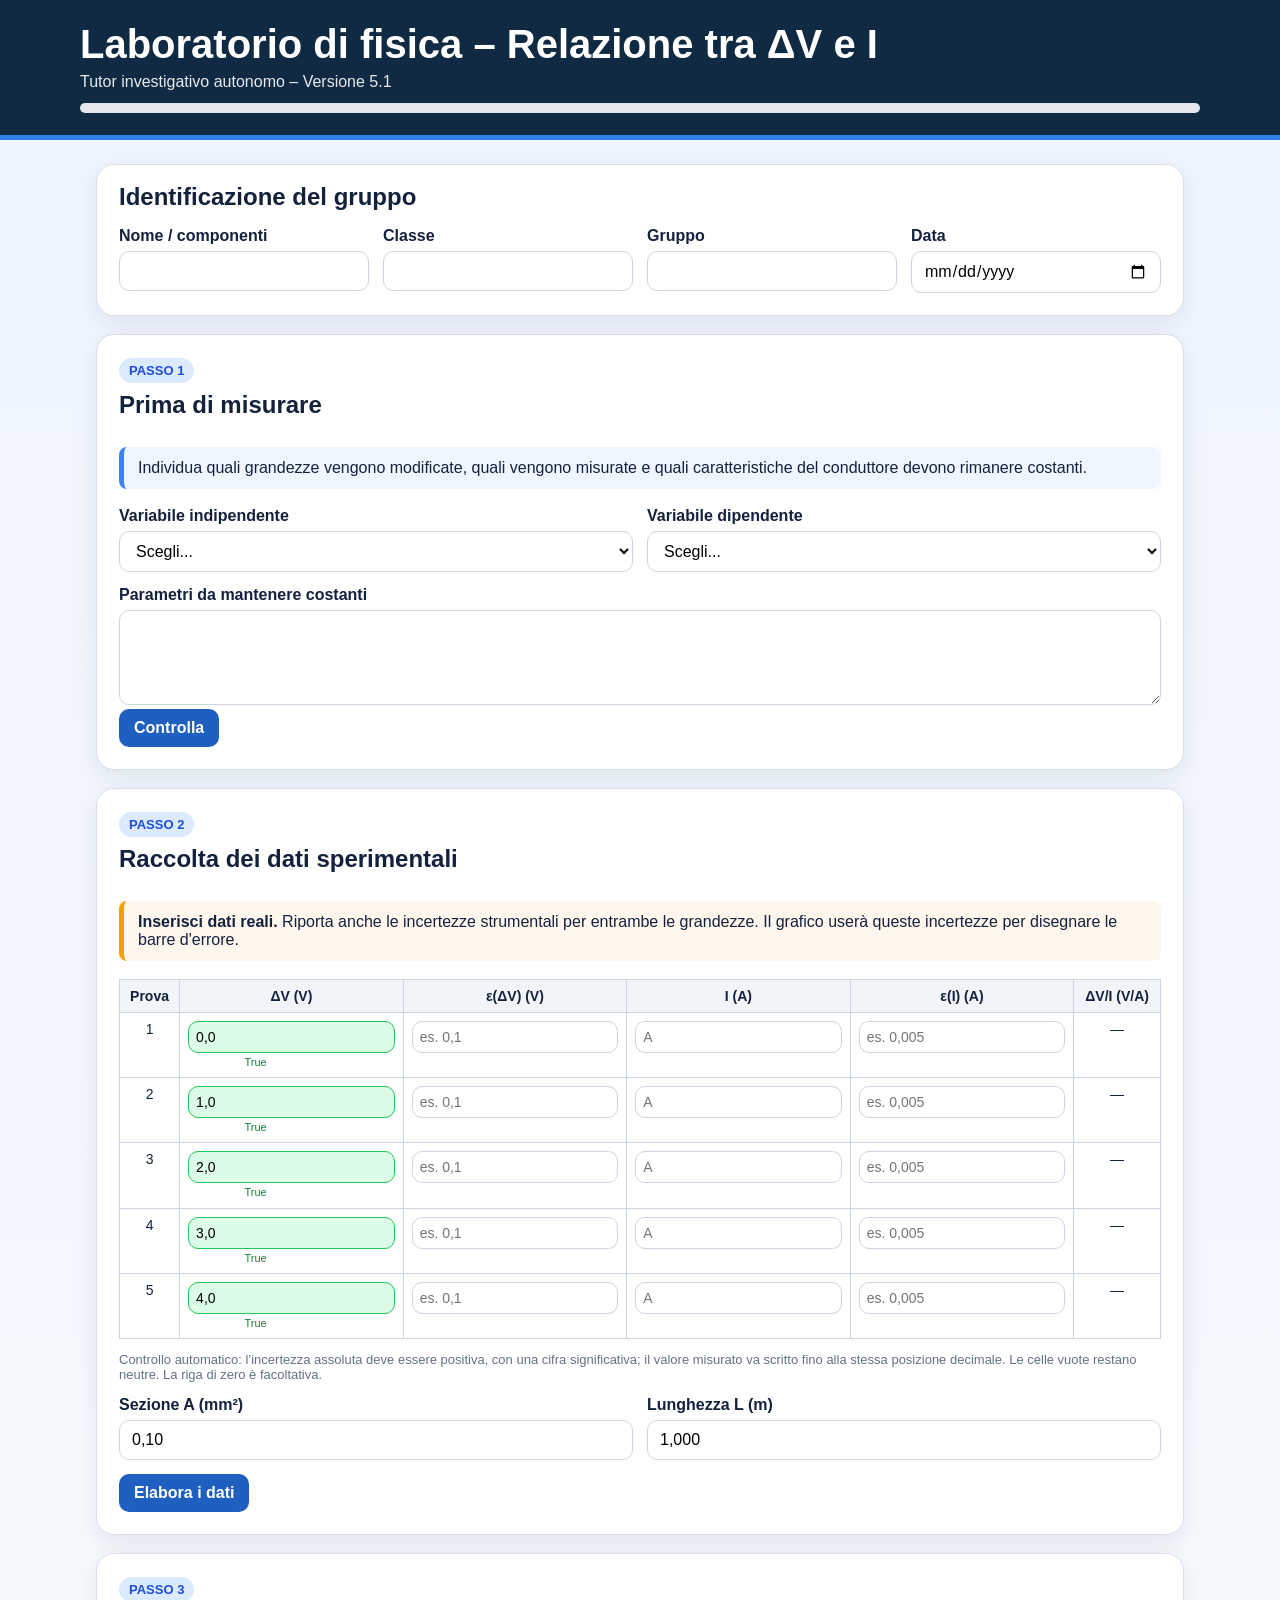
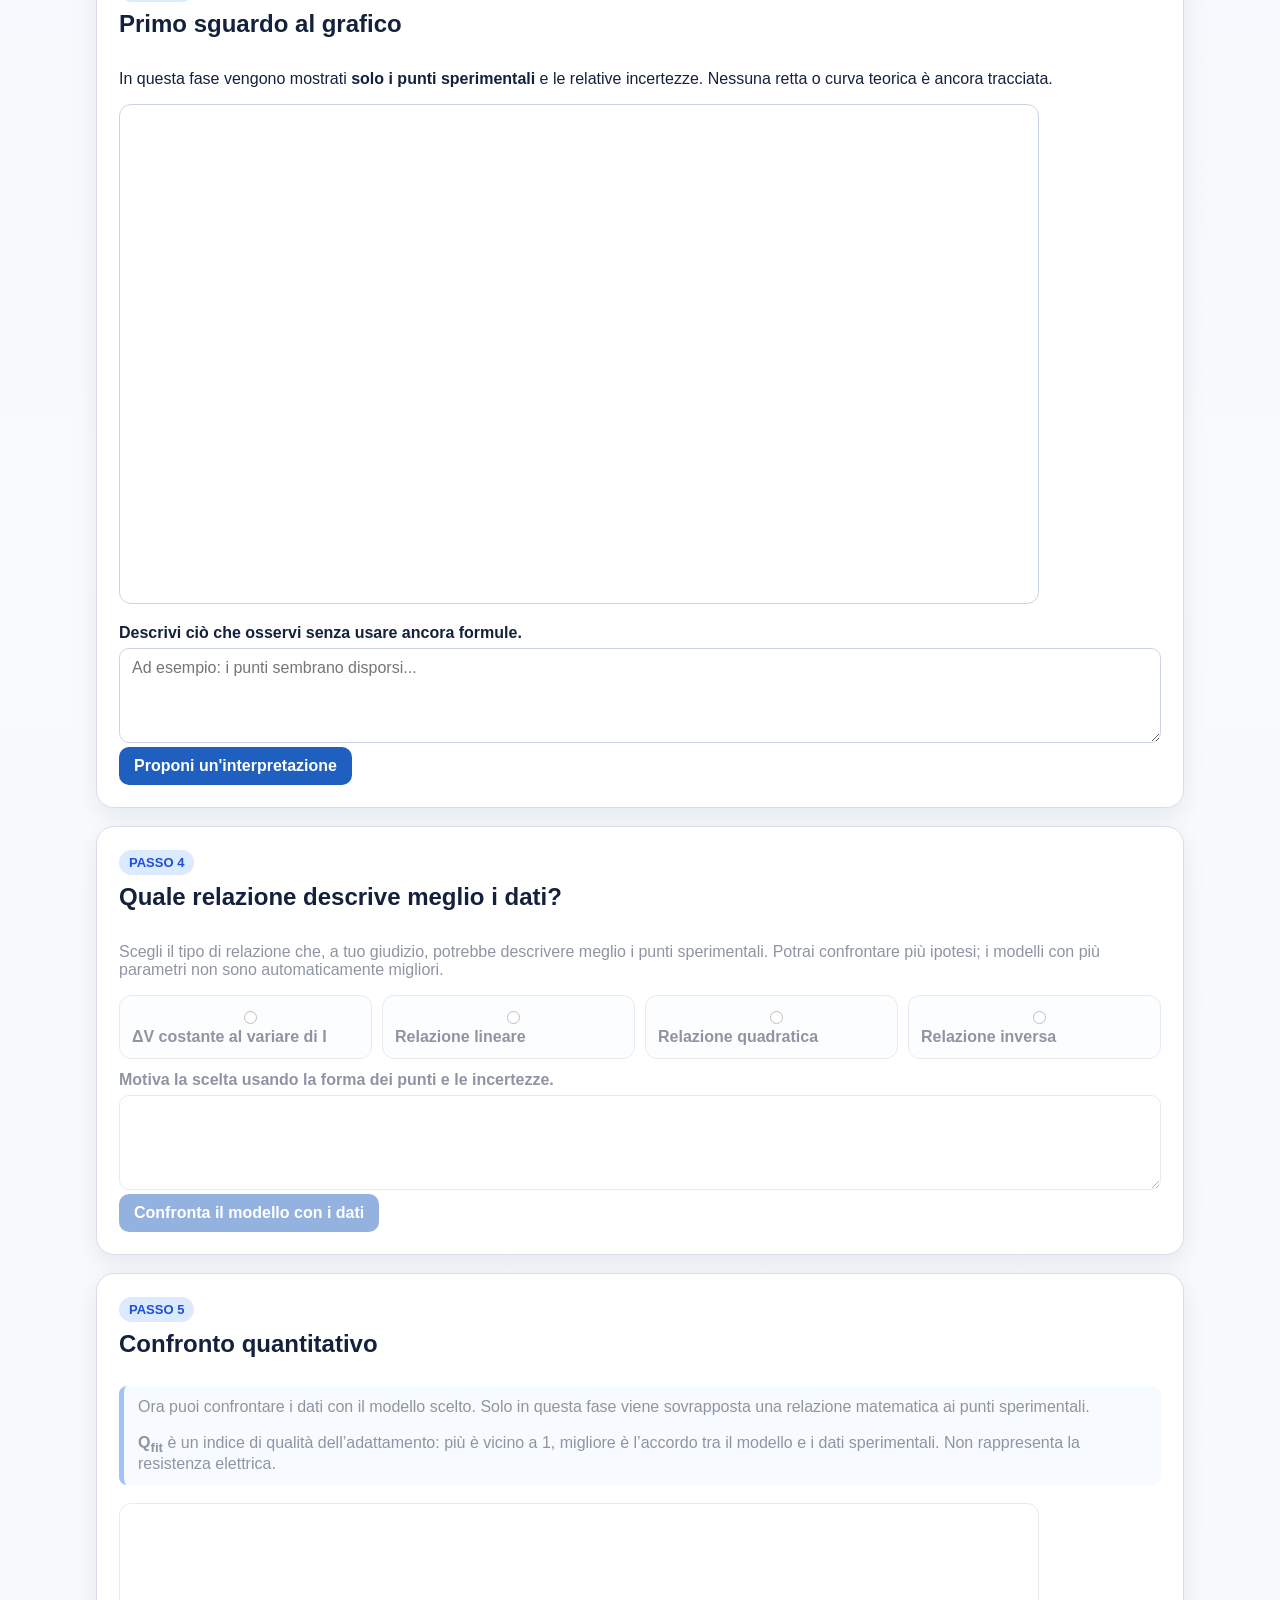
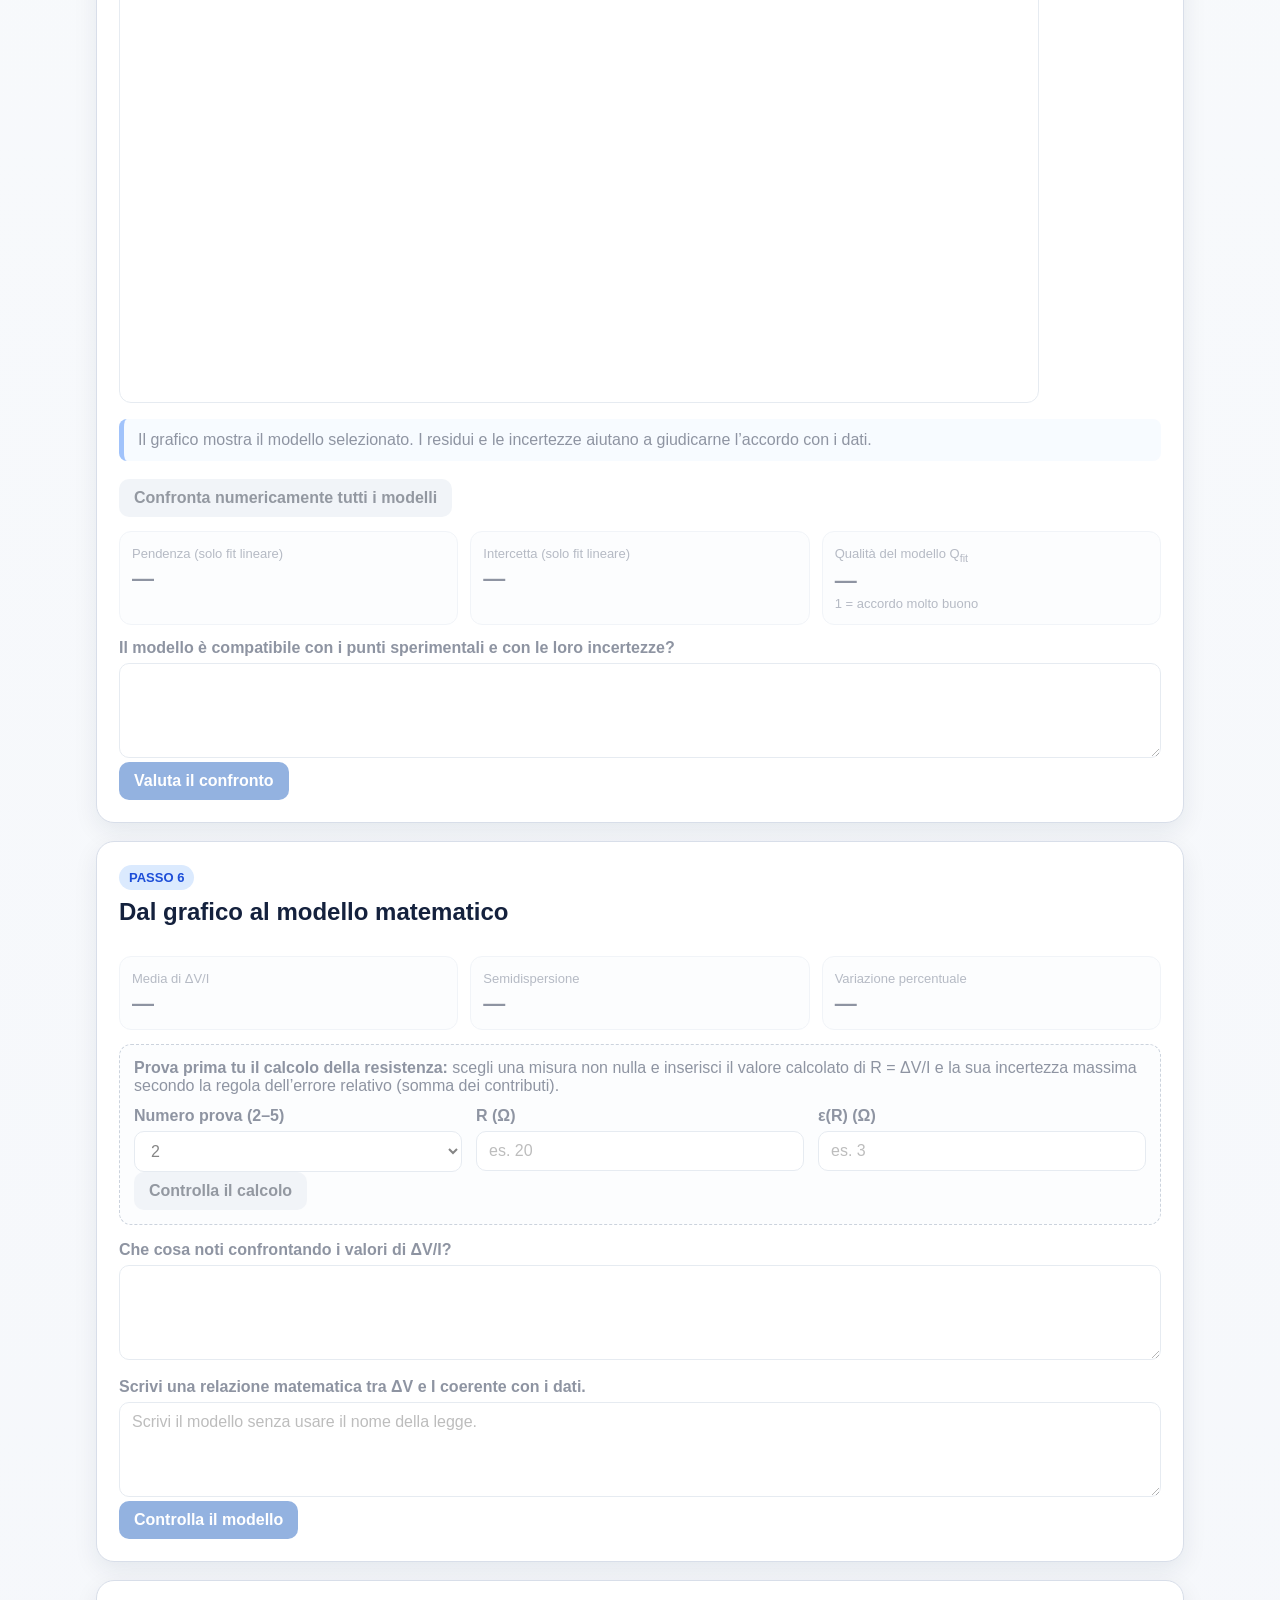
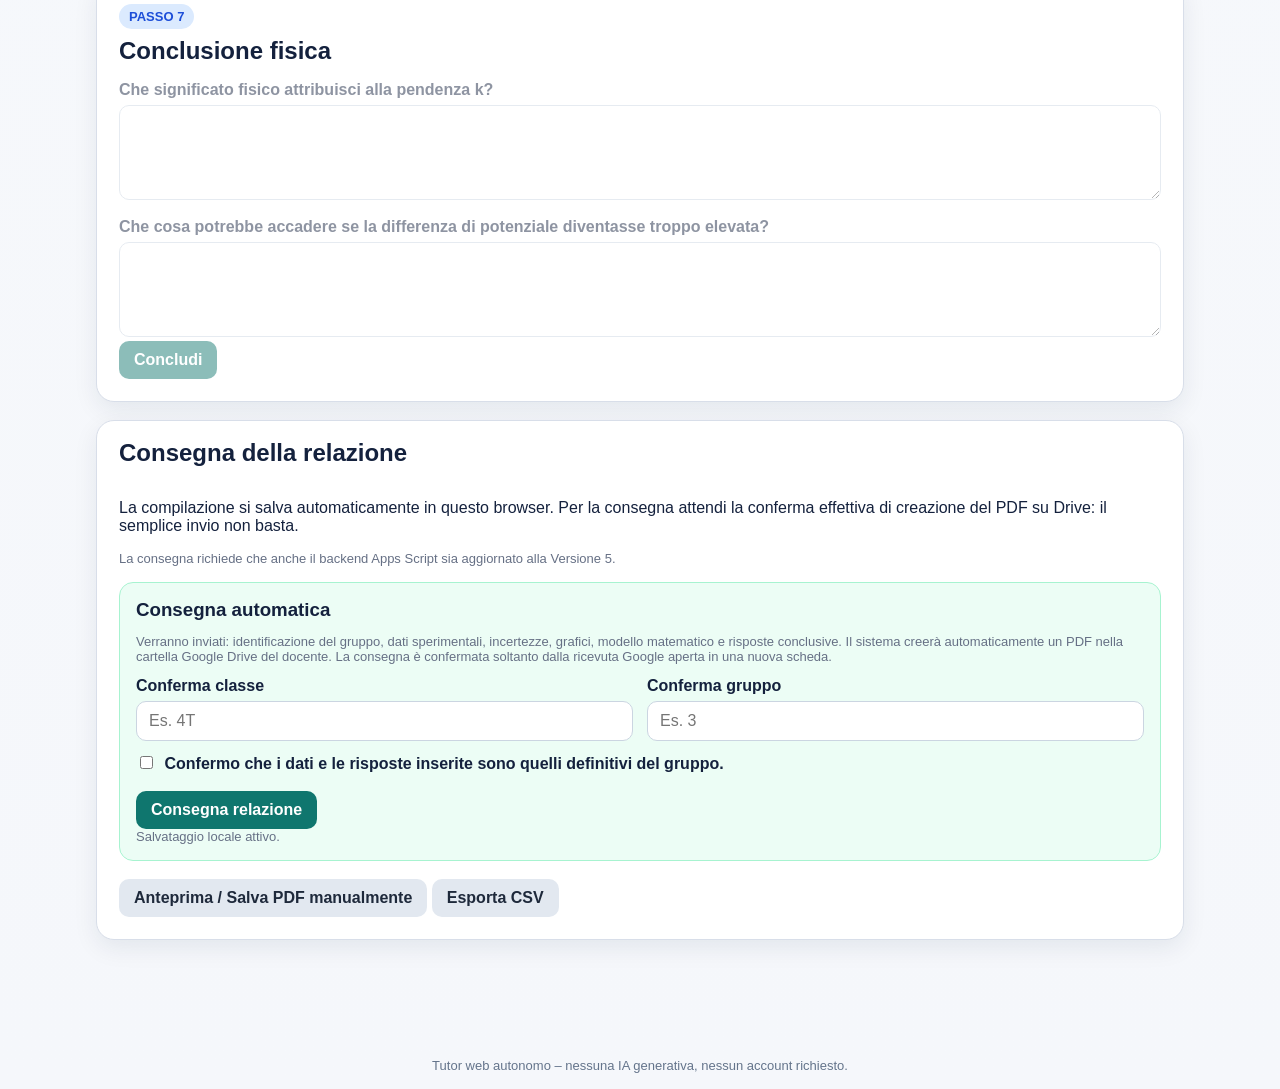
==== commit 749fc290: "Add files via upload" ====
--- a/index.html
+++ b/index.html
@@ -3,7 +3,7 @@
 <head>
 <meta charset="UTF-8">
 <meta name="viewport" content="width=device-width, initial-scale=1.0">
-<title>Laboratorio – Relazione tra ΔV e I – Versione 5</title>
+<title>Laboratorio – Relazione tra ΔV e I – Versione 5.1</title>
 <style>
 :root{
   --bg:#f5f7fb; --card:#fff; --ink:#14213d; --muted:#667085;
@@ -57,6 +57,8 @@
 .choice label{font-weight:600;margin:0}
 .modelbox{margin-top:14px;padding:14px;border:1px dashed #94a3b8;border-radius:12px;background:#f8fafc}
 footer{text-align:center;color:#64748b;font-size:13px;padding:16px}
+.receipt-link{display:inline-block;margin-top:12px;padding:9px 12px;border:1px solid #0f766e;border-radius:8px;color:#0f766e;font-weight:700;text-decoration:none}
+.receipt-link[hidden]{display:none}
 .data-ok{background:#dcfce7!important;border-color:#22c55e!important}
 .data-bad{background:#fee2e2!important;border-color:#ef4444!important}
 .validation{font-size:11px;margin-top:3px;line-height:1.2;color:#b91c1c;max-width:135px}
@@ -76,7 +78,7 @@
 <header>
   <div class="wrap">
     <h1>Laboratorio di fisica – Relazione tra ΔV e I</h1>
-    <div class="subtitle">Tutor investigativo autonomo – Versione 5</div>
+    <div class="subtitle">Tutor investigativo autonomo – Versione 5.1</div>
     <div class="progress"><span id="progressBar"></span></div>
   </div>
 </header>
@@ -248,7 +250,7 @@
 
     <div class="delivery">
       <h3>Consegna automatica</h3>
-      <p class="small">Verranno inviati: identificazione del gruppo, dati sperimentali, incertezze, grafici, modello matematico e risposte conclusive. Il sistema creerà automaticamente un PDF nella cartella Google Drive del docente.</p>
+      <p class="small">Verranno inviati: identificazione del gruppo, dati sperimentali, incertezze, grafici, modello matematico e risposte conclusive. Il sistema creerà automaticamente un PDF nella cartella Google Drive del docente. La consegna è confermata soltanto dalla ricevuta Google aperta in una nuova scheda.</p>
       <div class="grid">
         <div>
           <label>Conferma classe</label>
@@ -412,34 +414,55 @@
  osservazioneRapporti:$('ratioObs').value,modelloMatematico:$('modelEquation').value,significatoPendenza:$('meaning').value,tensioneElevata:$('highV').value,
  graficoSperimentale:$('graph').toDataURL('image/png'),graficoFit:$('fitGraph').toDataURL('image/png')};}
 function setDeliveryStatus(kind,text){const e=$('deliveryStatus');e.className='delivery-status show '+kind;e.textContent=text;}
-function jsonpStatus(requestId){return new Promise((resolve,reject)=>{
- const cb='ohmStatus_'+Math.random().toString(36).slice(2);const script=document.createElement('script');
- const cleanup=()=>{delete window[cb];script.remove();clearTimeout(timer);};
- const timer=setTimeout(()=>{cleanup();reject(Error('Nessuna risposta di conferma dal server.'));},8500);
- window[cb]=data=>{cleanup();resolve(data);};script.onerror=()=>{cleanup();reject(Error('Impossibile verificare lo stato della consegna.'));};
- script.src=APPS_SCRIPT_URL+'?action=status&id='+encodeURIComponent(requestId)+'&callback='+encodeURIComponent(cb)+'&_='+Date.now();document.body.appendChild(script);
-});}
-async function submitReport(){
+// La ricevuta viene mostrata dal server Google in una nuova scheda.
+// Non ci affidiamo a JSONP, CORS o iframe incorporati, che possono fallire
+// in base alle restrizioni del browser e della piattaforma.
+function sendToReceiptTab(payload){
+ const form=document.createElement('form');
+ form.method='POST';
+ form.action=APPS_SCRIPT_URL;
+ form.target='_blank';
+ form.acceptCharset='UTF-8';
+ form.style.display='none';
+ const field=document.createElement('input');
+ field.type='hidden';field.name='payload';field.value=JSON.stringify(payload);
+ form.appendChild(field);document.body.appendChild(form);
+ try{form.submit();}finally{form.remove();}
+}
+function receiptUrl(requestId){
+ return APPS_SCRIPT_URL+'?action=receipt&id='+encodeURIComponent(requestId);
+}
+function showReceiptLink(requestId){
+ let link=$('receiptLink');
+ if(!link){
+  link=document.createElement('a');link.id='receiptLink';
+  link.target='_blank';link.rel='noopener noreferrer';
+  link.className='receipt-link';
+  link.textContent='Apri / verifica la ricevuta su Google';
+  $('deliveryStatus').insertAdjacentElement('afterend',link);
+ }
+ link.href=receiptUrl(requestId);link.hidden=false;
+}
+function submitReport(){
  if(!analysis.valid||!completed){setDeliveryStatus('err','Completa il percorso e valida prima i dati.');return;}
  if(!$('deliveryConfirm').checked){setDeliveryStatus('err','Conferma i dati definitivi del gruppo.');return;}
- if(!$('student').value.trim()||!$('classe').value.trim()||!$('gruppo').value.trim()||$('deliveryClass').value.trim()!==$('classe').value.trim()||$('deliveryGroup').value.trim()!==$('gruppo').value.trim()){setDeliveryStatus('err','Controlla nomi, classe e gruppo.');return;}
- const btn=$('sendBtn');btn.disabled=true;
+ if(!$('student').value.trim()||!$('classe').value.trim()||!$('gruppo').value.trim()||$('deliveryClass').value.trim()!==$('classe').value.trim()||$('deliveryGroup').value.trim()!==$('gruppo').value.trim()){
+  setDeliveryStatus('err','Controlla nomi, classe e gruppo.');return;
+ }
  const pendingKey='ohm-lab-v5-pending';let requestId;
- try{requestId=localStorage.getItem(pendingKey)||('ohm_'+Array.from(crypto.getRandomValues(new Uint32Array(4))).map(n=>n.toString(16)).join(''));localStorage.setItem(pendingKey,requestId);}catch(e){requestId='ohm_'+Date.now()+'_'+Math.random().toString(36).slice(2);}
+ try{
+  requestId=localStorage.getItem(pendingKey)||('ohm_'+Array.from(crypto.getRandomValues(new Uint32Array(4))).map(n=>n.toString(16)).join(''));
+  localStorage.setItem(pendingKey,requestId);
+ }catch(e){requestId='ohm_'+Date.now()+'_'+Math.random().toString(36).slice(2);}
  const payload=getReportPayload();payload.requestId=requestId;
- setDeliveryStatus('wait','Invio in corso. Non chiudere la pagina: aspetto la conferma di creazione del PDF.');
  try{
-  await fetch(APPS_SCRIPT_URL,{method:'POST',mode:'no-cors',headers:{'Content-Type':'text/plain;charset=utf-8'},body:JSON.stringify(payload)});
-  let status=null;
-  for(let attempt=0;attempt<12;attempt++){
-   try{status=await jsonpStatus(requestId);}catch(e){status=null;}
-   if(status?.status==='ok'){setDeliveryStatus('ok','Consegna verificata: il PDF è stato creato su Drive. '+(status.file||''));localStorage.removeItem(pendingKey);btn.textContent='Relazione consegnata';saveState();return;}
-   if(status?.status==='error')throw Error(status.message||'Errore nel backend');
-   await new Promise(r=>setTimeout(r,1500));
-  }
-  setDeliveryStatus('err','Conferma non ricevuta. NON considerare consegnata la relazione. I dati sono conservati nel browser; controlla Drive o riprova.');
- }catch(e){setDeliveryStatus('err','Consegna non verificata: '+e.message+'. I dati restano salvati localmente.');}
- finally{btn.disabled=false;}
+  // Il browser apre una scheda separata. La ricevuta positiva viene prodotta
+  // soltanto DOPO che Apps Script ha creato il PDF su Drive.
+  sendToReceiptTab(payload);
+  showReceiptLink(requestId);
+  setDeliveryStatus('wait','Consegna avviata: controlla la NUOVA scheda Google. La relazione è consegnata solo se compare “RICEVUTA CONFERMATA” con il nome del PDF. Questa scheda conserva tutti i dati.');
+  saveState();
+ }catch(e){setDeliveryStatus('err','Impossibile aprire la ricevuta: '+e.message+'. I dati sono conservati nel browser.');}
 }
 function exportCSV(){const d=getReportPayload(),rows=[['Prova','ΔV (V)','εΔV (V)','I (A)','εI (A)','R (Ω)'],...d.dati.map(r=>[r.prova,r.V,r.eV,r.I,r.eI,r.k])];
  const csv=rows.map(r=>r.map(v=>'"'+String(v??'').replace(/"/g,'""')+'"').join(';')).join('\n');const a=document.createElement('a'),u=URL.createObjectURL(new Blob(['\ufeff'+csv],{type:'text/csv;charset=utf-8'}));a.href=u;a.download='ohm_dati_v5.csv';a.click();setTimeout(()=>URL.revokeObjectURL(u),3000);}
